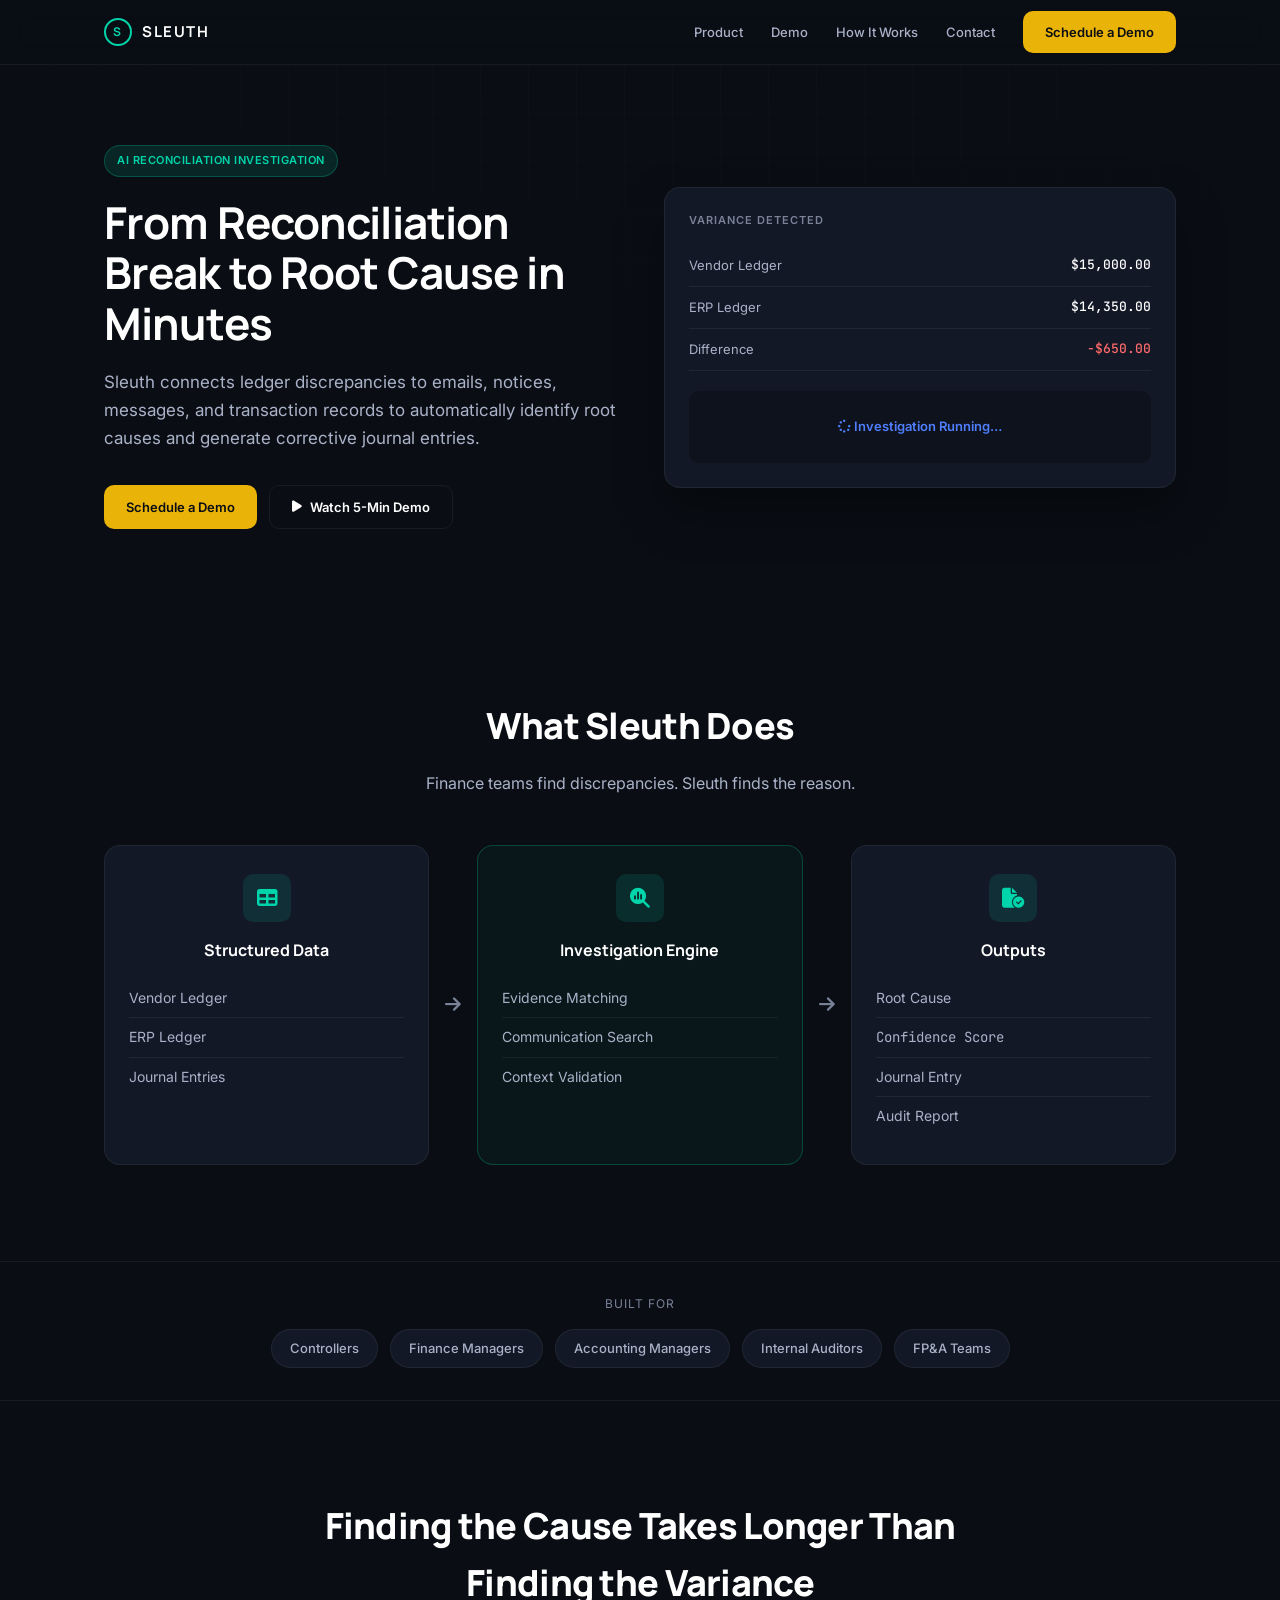
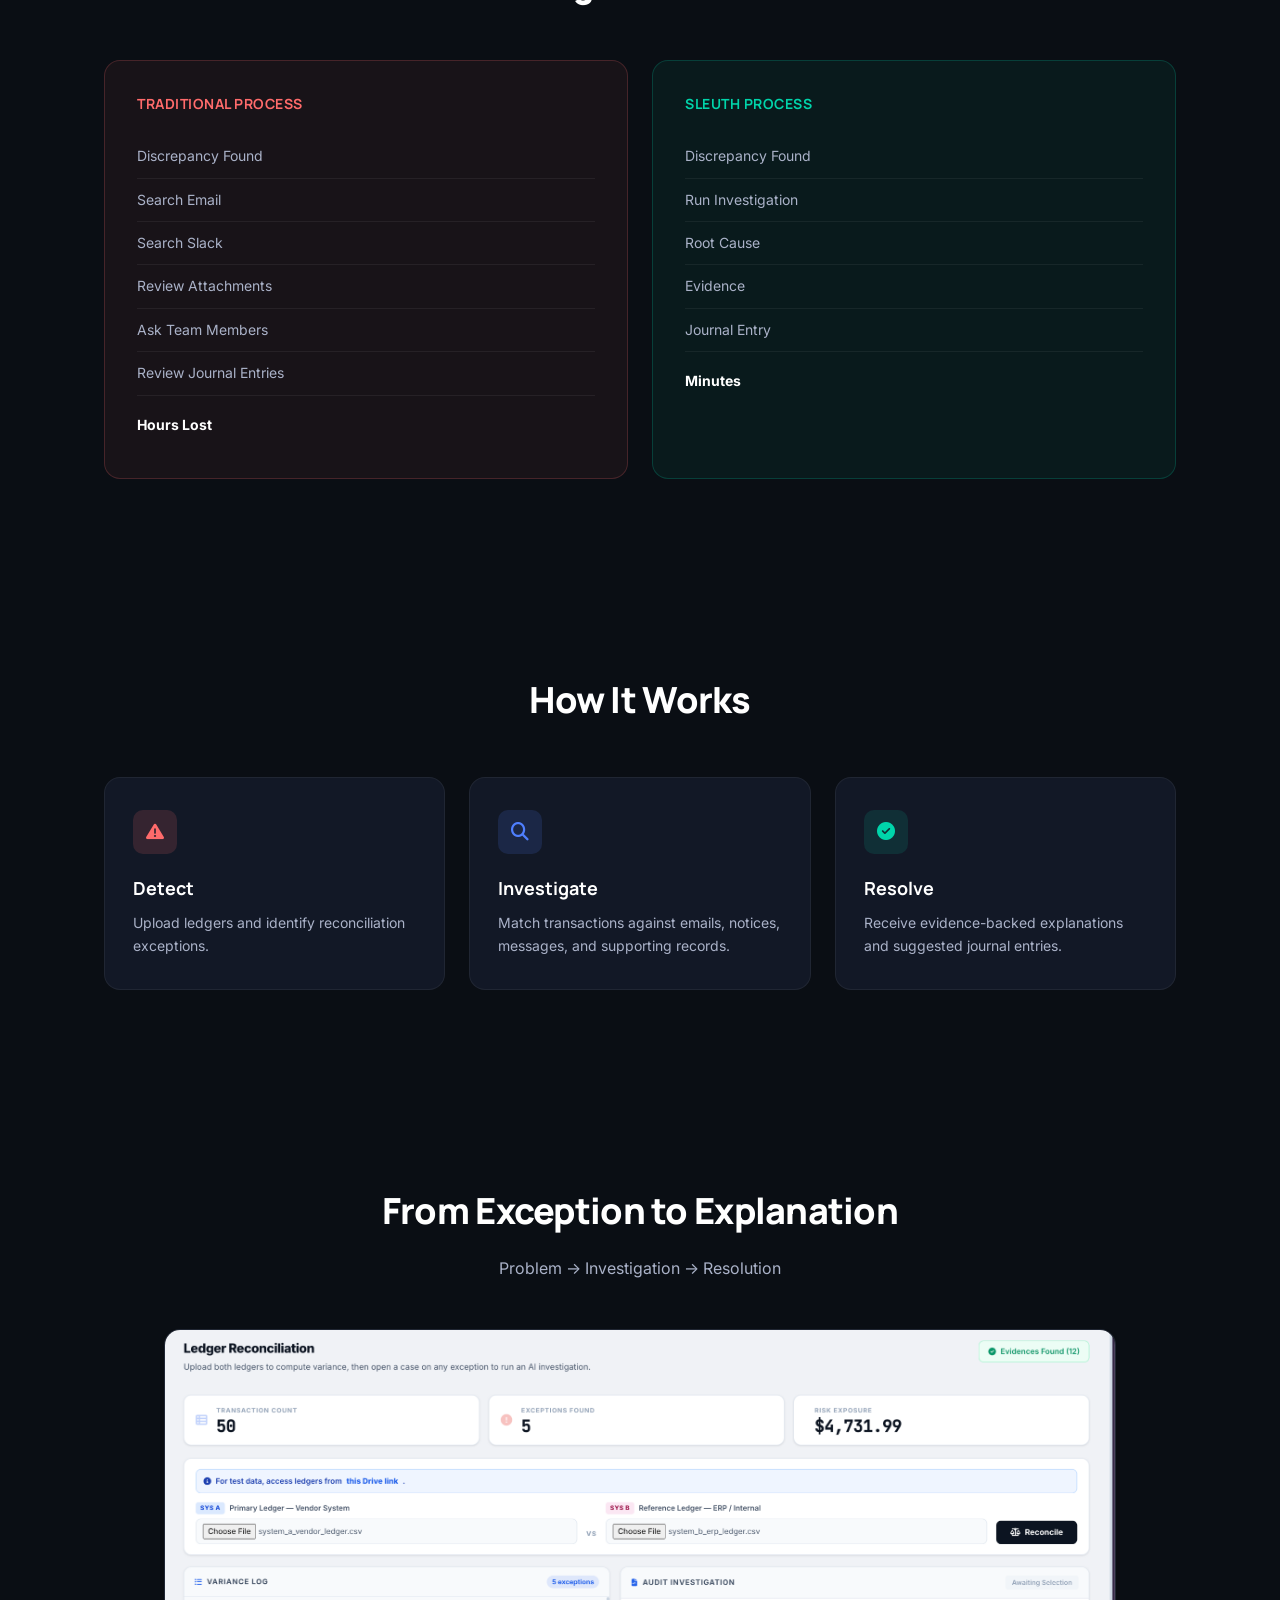
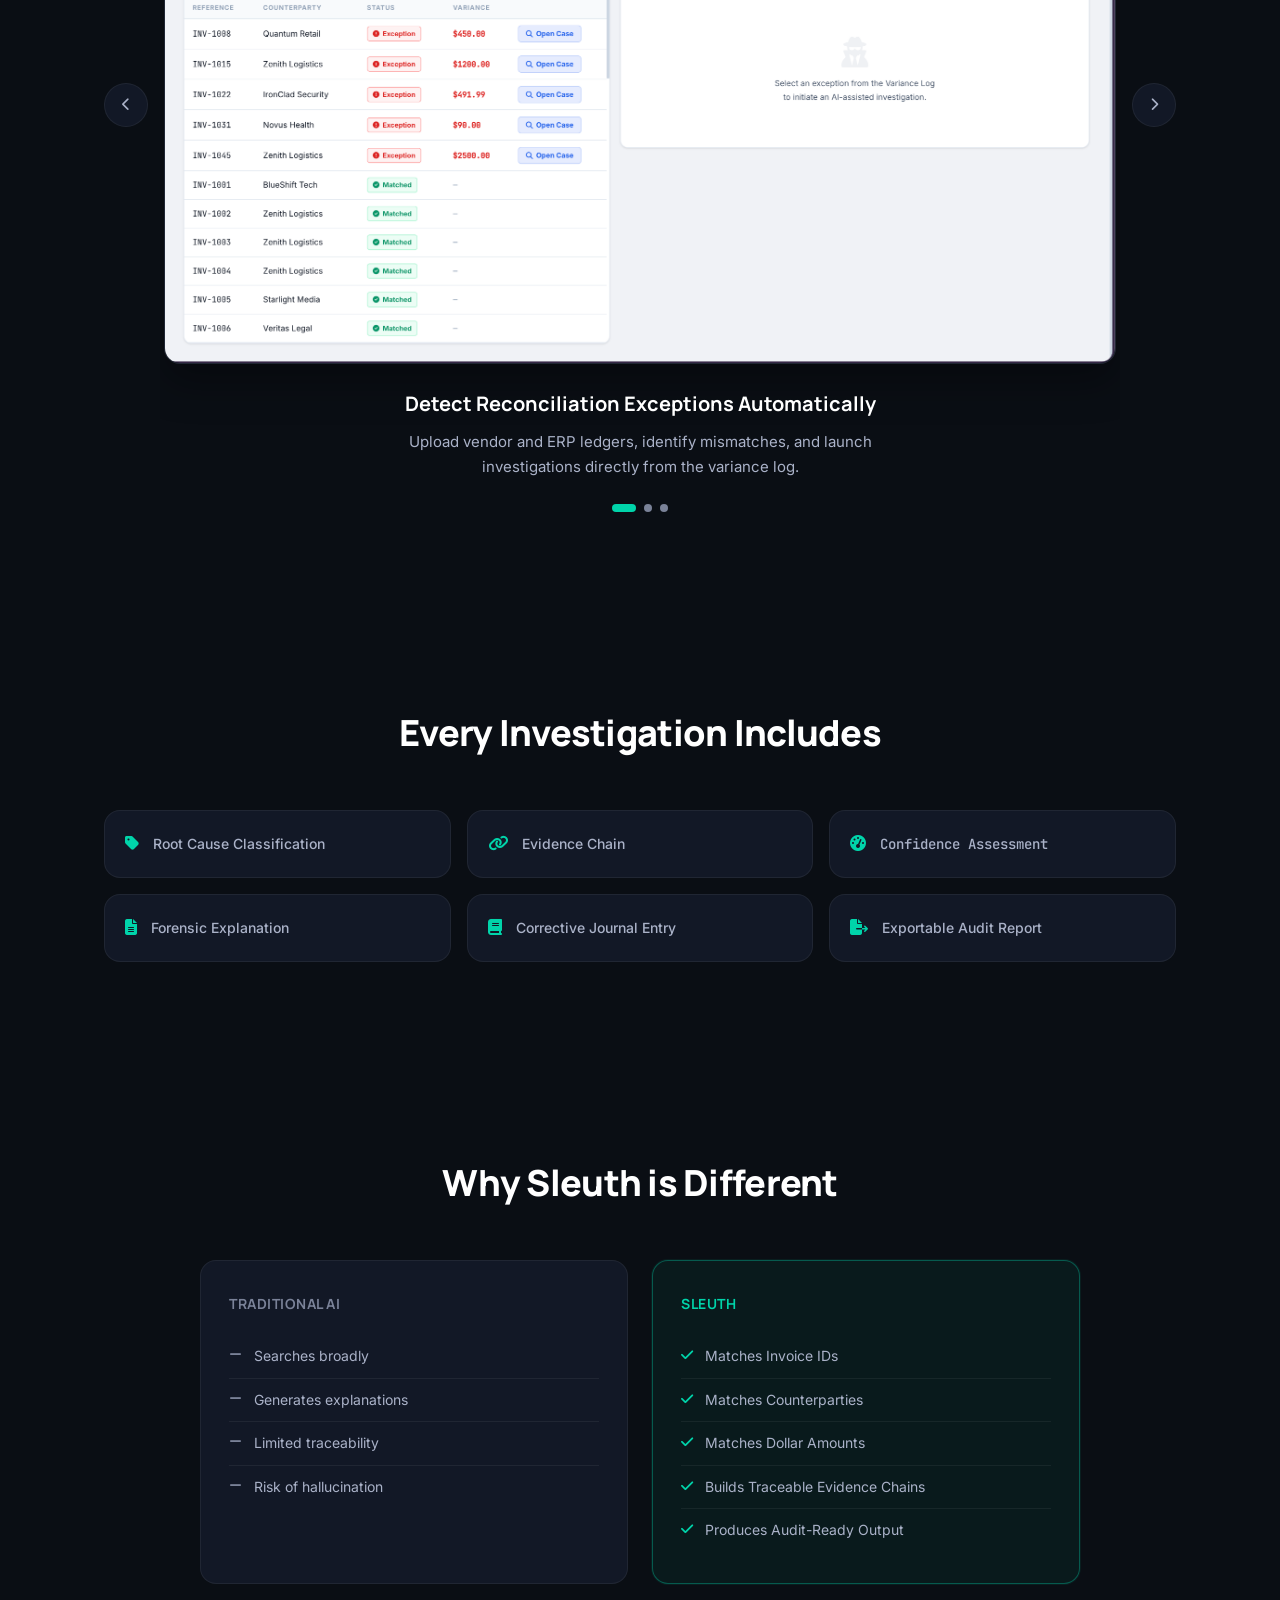
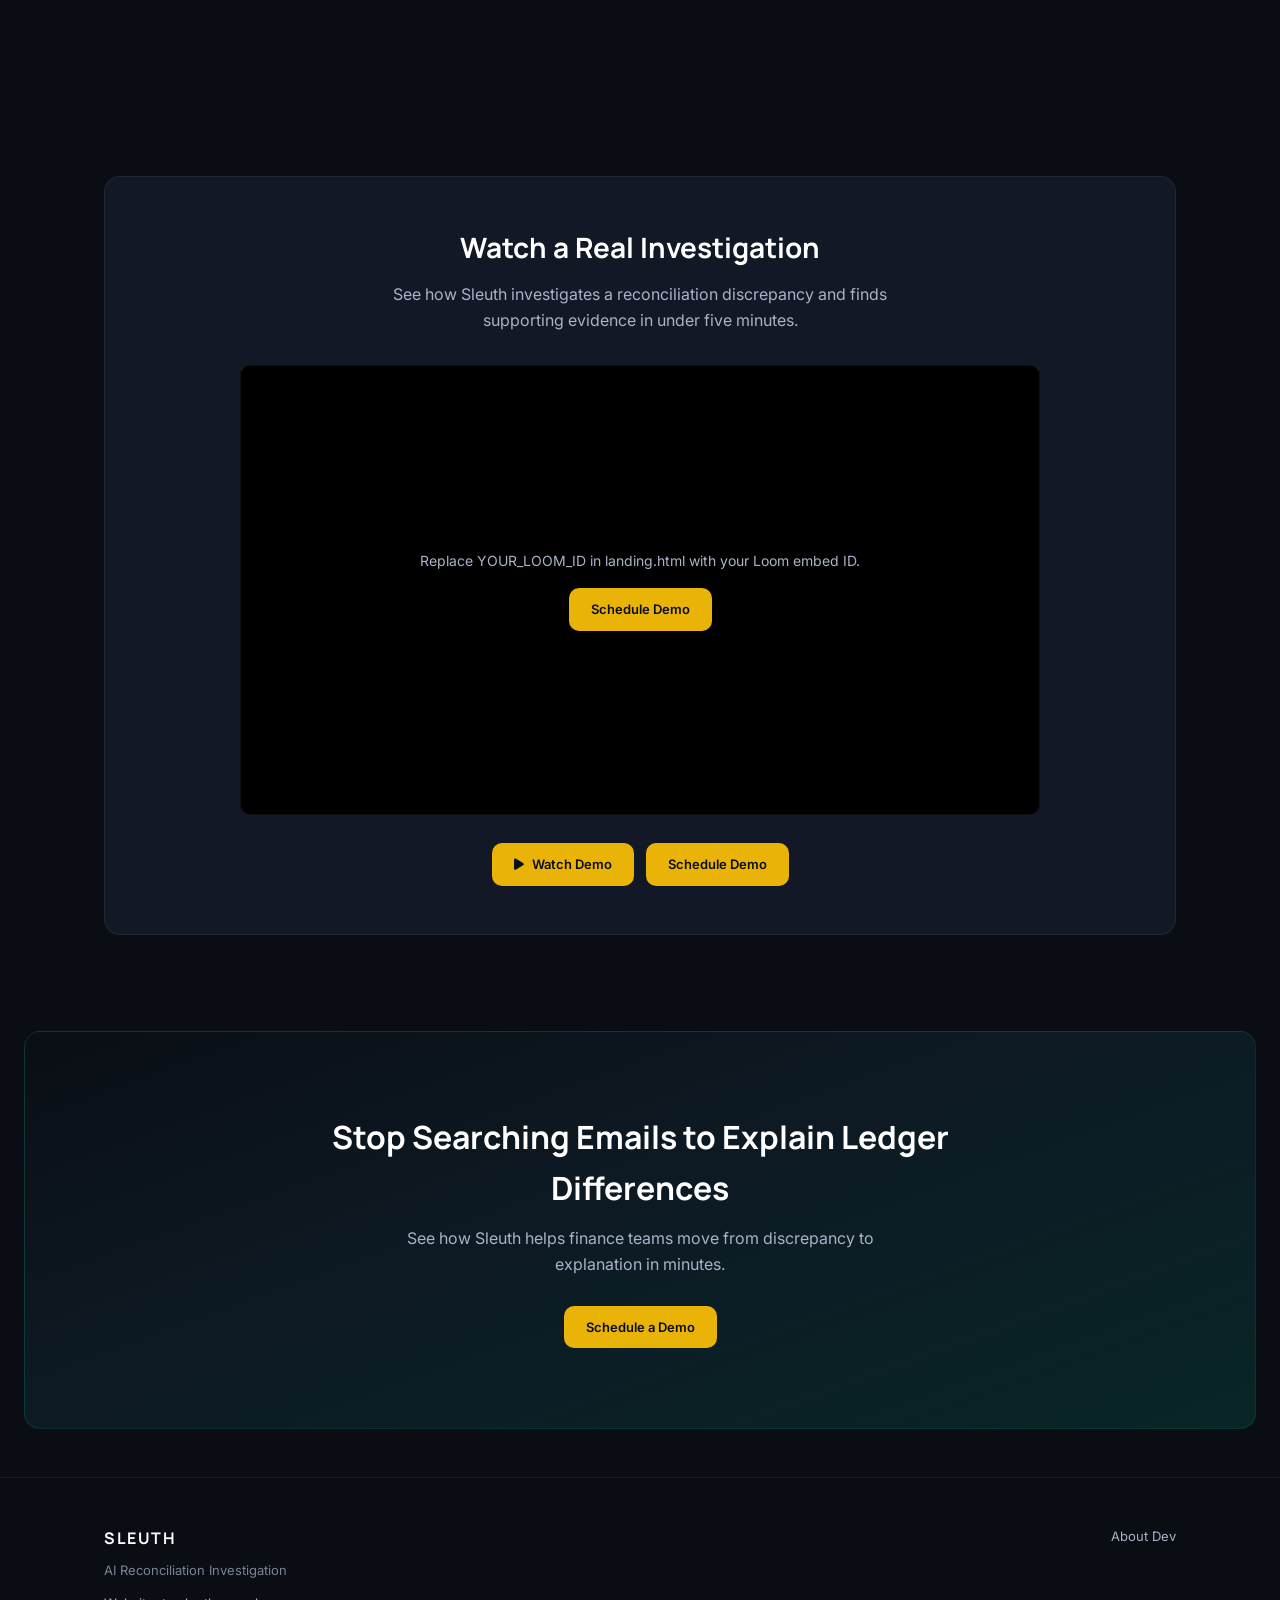
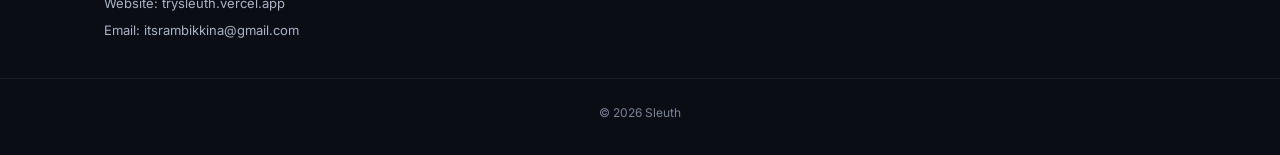
==== templates/landing.html @ 184588d2 "feat: Add landing page and demo route, update README with new links, and include Vercel project conf" ====
<!DOCTYPE html>
<html lang="en">

<head>
    <meta charset="UTF-8">
    <meta name="viewport" content="width=device-width, initial-scale=1.0">
    <title>Sleuth — AI Reconciliation Investigation</title>
    <meta name="description"
        content="From reconciliation break to root cause in minutes. Sleuth connects ledger discrepancies to evidence and generates corrective journal entries.">
    <link rel="canonical" href="https://trysleuth.vercel.app/">
    <meta name="theme-color" content="#0A0E14">

    <!-- Open Graph -->
    <meta property="og:type" content="website">
    <meta property="og:url" content="https://trysleuth.vercel.app/">
    <meta property="og:site_name" content="Sleuth">
    <meta property="og:title" content="Sleuth — AI Reconciliation Investigation">
    <meta property="og:description"
        content="From reconciliation break to root cause in minutes. Sleuth connects ledger discrepancies to emails, notices, and transaction records to identify root causes and generate corrective journal entries.">
    <meta property="og:image" content="https://trysleuth.vercel.app/static/img/og-card.svg">
    <meta property="og:image:width" content="1200">
    <meta property="og:image:height" content="630">

    <!-- Twitter -->
    <meta name="twitter:card" content="summary_large_image">
    <meta name="twitter:title" content="Sleuth — AI Reconciliation Investigation">
    <meta name="twitter:description"
        content="From reconciliation break to root cause in minutes. AI-powered reconciliation investigation for finance teams.">
    <meta name="twitter:image" content="https://trysleuth.vercel.app/static/img/og-card.svg">

    <!-- Favicon -->
    <link rel="icon" href="/static/favicon.svg" type="image/svg+xml">
    <link rel="apple-touch-icon" href="/static/favicon.svg">

    <link rel="preconnect" href="https://fonts.googleapis.com">
    <link
        href="https://fonts.googleapis.com/css2?family=Inter:wght@400;500;600&family=Manrope:wght@700;800&family=JetBrains+Mono:wght@400;500&display=swap"
        rel="stylesheet">
    <link rel="stylesheet" href="https://cdnjs.cloudflare.com/ajax/libs/font-awesome/6.5.1/css/all.min.css">
    <link rel="stylesheet" href="/static/css/landing.css">
</head>

<body>

    <header class="lp-nav">
        <div class="lp-nav-inner">
            <a href="/" class="lp-logo">
                <span class="lp-logo-mark">S</span>
                SLEUTH
            </a>
            <nav class="lp-nav-links" id="lpNavLinks">
                <a href="#product">Product</a>
                <a href="#demo">Demo</a>
                <a href="#how-it-works">How It Works</a>
                <a href="#contact">Contact</a>
                <a href="https://calendly.com/itsrambikkina/30min" class="lp-btn lp-btn-cta" target="_blank" rel="noopener noreferrer">Schedule a Demo</a>
            </nav>
            <button class="lp-nav-toggle" id="lpNavToggle" aria-label="Menu">
                <i class="fa-solid fa-bars"></i>
            </button>
        </div>
    </header>

    <!-- Hero -->
    <section class="lp-hero">
        <div class="lp-hero-grid" aria-hidden="true"></div>
        <div class="lp-hero-inner">
            <div class="lp-hero-copy">
                <span class="lp-badge">AI Reconciliation Investigation</span>
                <h1>From Reconciliation Break to Root Cause in Minutes</h1>
                <p class="lp-hero-sub">
                    Sleuth connects ledger discrepancies to emails, notices, messages, and transaction records to
                    automatically identify root causes and generate corrective journal entries.
                </p>
                <div class="lp-hero-actions">
                    <a href="https://calendly.com/itsrambikkina/30min" class="lp-btn lp-btn-cta" target="_blank" rel="noopener noreferrer">
                        Schedule a Demo
                    </a>
                    <a href="#demo" class="lp-btn lp-btn-outline">
                        <i class="fa-solid fa-play"></i> Watch 5-Min Demo
                    </a>
                </div>
            </div>
            <div class="lp-mockup" id="heroMockup">
                <div class="lp-mockup-header">Variance Detected</div>
                <div class="lp-mockup-row">
                    <span class="lp-mockup-label">Vendor Ledger</span>
                    <span class="lp-mockup-value mono">$15,000.00</span>
                </div>
                <div class="lp-mockup-row">
                    <span class="lp-mockup-label">ERP Ledger</span>
                    <span class="lp-mockup-value mono">$14,350.00</span>
                </div>
                <div class="lp-mockup-row">
                    <span class="lp-mockup-label">Difference</span>
                    <span class="lp-mockup-value mono neg">-$650.00</span>
                </div>
                <div class="lp-mockup-stage investigating" id="heroStage">
                    <span class="investigating"><i class="fa-solid fa-spinner fa-spin"></i> Investigation Running…</span>
                </div>
            </div>
        </div>
    </section>

    <!-- What Sleuth Does -->
    <section class="lp-section lp-section-compact" id="what-sleuth-does">
        <div class="lp-container">
            <h2 class="lp-section-title">What Sleuth Does</h2>
            <p class="lp-section-sub">Finance teams find discrepancies. Sleuth finds the reason.</p>
            <div class="lp-flow">
                <div class="lp-flow-col">
                    <div class="lp-flow-icon"><i class="fa-solid fa-table"></i></div>
                    <h3>Structured Data</h3>
                    <ul>
                        <li>Vendor Ledger</li>
                        <li>ERP Ledger</li>
                        <li>Journal Entries</li>
                    </ul>
                </div>
                <div class="lp-flow-arrow" aria-hidden="true"><i class="fa-solid fa-arrow-right"></i></div>
                <div class="lp-flow-col lp-flow-col-accent">
                    <div class="lp-flow-icon"><i class="fa-solid fa-magnifying-glass-chart"></i></div>
                    <h3>Investigation Engine</h3>
                    <ul>
                        <li>Evidence Matching</li>
                        <li>Communication Search</li>
                        <li>Context Validation</li>
                    </ul>
                </div>
                <div class="lp-flow-arrow" aria-hidden="true"><i class="fa-solid fa-arrow-right"></i></div>
                <div class="lp-flow-col">
                    <div class="lp-flow-icon"><i class="fa-solid fa-file-circle-check"></i></div>
                    <h3>Outputs</h3>
                    <ul>
                        <li>Root Cause</li>
                        <li><span class="mono">Confidence Score</span></li>
                        <li>Journal Entry</li>
                        <li>Audit Report</li>
                    </ul>
                </div>
            </div>
        </div>
    </section>

    <!-- Social proof -->
    <section class="lp-proof">
        <div class="lp-container">
            <p class="lp-proof-label">Built for</p>
            <div class="lp-proof-badges">
                <span class="lp-proof-badge">Controllers</span>
                <span class="lp-proof-badge">Finance Managers</span>
                <span class="lp-proof-badge">Accounting Managers</span>
                <span class="lp-proof-badge">Internal Auditors</span>
                <span class="lp-proof-badge">FP&amp;A Teams</span>
            </div>
        </div>
    </section>

    <!-- Problem -->
    <section class="lp-section">
        <div class="lp-container">
            <h2 class="lp-section-title">Finding the Cause Takes Longer Than Finding the Variance</h2>
            <div class="lp-compare">
                <div class="lp-compare-card traditional">
                    <h3>Traditional Process</h3>
                    <ul class="lp-compare-steps">
                        <li>Discrepancy Found</li>
                        <li>Search Email</li>
                        <li>Search Slack</li>
                        <li>Review Attachments</li>
                        <li>Ask Team Members</li>
                        <li>Review Journal Entries</li>
                        <li>Hours Lost</li>
                    </ul>
                </div>
                <div class="lp-compare-card sleuth">
                    <h3>Sleuth Process</h3>
                    <ul class="lp-compare-steps">
                        <li>Discrepancy Found</li>
                        <li>Run Investigation</li>
                        <li>Root Cause</li>
                        <li>Evidence</li>
                        <li>Journal Entry</li>
                        <li>Minutes</li>
                    </ul>
                </div>
            </div>
        </div>
    </section>

    <!-- How it works -->
    <section class="lp-section" id="how-it-works">
        <div class="lp-container">
            <h2 class="lp-section-title">How It Works</h2>
            <div class="lp-steps">
                <div class="lp-step-card">
                    <div class="lp-step-icon detect"><i class="fa-solid fa-triangle-exclamation"></i></div>
                    <h3>Detect</h3>
                    <p>Upload ledgers and identify reconciliation exceptions.</p>
                </div>
                <div class="lp-step-card">
                    <div class="lp-step-icon investigate"><i class="fa-solid fa-magnifying-glass"></i></div>
                    <h3>Investigate</h3>
                    <p>Match transactions against emails, notices, messages, and supporting records.</p>
                </div>
                <div class="lp-step-card">
                    <div class="lp-step-icon resolve"><i class="fa-solid fa-circle-check"></i></div>
                    <h3>Resolve</h3>
                    <p>Receive evidence-backed explanations and suggested journal entries.</p>
                </div>
            </div>
        </div>
    </section>

    <!-- Screenshot carousel: Problem → Investigation → Resolution -->
    <section class="lp-section" id="product">
        <div class="lp-container">
            <h2 class="lp-section-title">From Exception to Explanation</h2>
            <p class="lp-section-sub">Problem → Investigation → Resolution</p>

            <div class="lp-carousel" id="productCarousel">
                <button class="lp-carousel-btn lp-carousel-prev" aria-label="Previous slide">
                    <i class="fa-solid fa-chevron-left"></i>
                </button>
                <div class="lp-carousel-viewport">
                    <div class="lp-carousel-track">

                        <div class="lp-carousel-slide active" data-slide="0">
                            <div class="lp-screenshot">
                                <img src="/static/img/screenshot1.png"
                                    alt="Detect reconciliation exceptions automatically">
                            </div>
                            <h3>Detect Reconciliation Exceptions Automatically</h3>
                            <p>Upload vendor and ERP ledgers, identify mismatches, and launch investigations directly from the variance log.</p>
                        </div>

                        <div class="lp-carousel-slide" data-slide="1">
                            <div class="lp-screenshot">
                                <img src="/static/img/screenshot2.png" alt="AI investigation in progress">
                            </div>
                            <h3>AI Investigation in Progress</h3>
                            <p>Sleuth searches evidence repositories and communication records to uncover the reason behind each discrepancy.</p>
                        </div>

                        <div class="lp-carousel-slide" data-slide="2">
                            <div class="lp-screenshot">
                                <img src="/static/img/screenshot3.png" alt="Evidence-based resolution">
                            </div>
                            <h3>Evidence-Based Resolution</h3>
                            <p>Every investigation includes a root cause, confidence assessment, supporting evidence chain, and suggested journal entry.</p>
                        </div>

                    </div>
                </div>
                <button class="lp-carousel-btn lp-carousel-next" aria-label="Next slide">
                    <i class="fa-solid fa-chevron-right"></i>
                </button>
            </div>
            <div class="lp-carousel-dots" id="carouselDots"></div>
        </div>
    </section>

    <!-- Every Investigation Includes -->
    <section class="lp-section lp-checklist-section">
        <div class="lp-container">
            <h2 class="lp-section-title">Every Investigation Includes</h2>
            <div class="lp-checklist-grid">
                <div class="lp-checklist-card">
                    <i class="fa-solid fa-tag"></i>
                    <span>Root Cause Classification</span>
                </div>
                <div class="lp-checklist-card">
                    <i class="fa-solid fa-link"></i>
                    <span>Evidence Chain</span>
                </div>
                <div class="lp-checklist-card">
                    <i class="fa-solid fa-gauge-high"></i>
                    <span><span class="mono">Confidence Assessment</span></span>
                </div>
                <div class="lp-checklist-card">
                    <i class="fa-solid fa-file-lines"></i>
                    <span>Forensic Explanation</span>
                </div>
                <div class="lp-checklist-card">
                    <i class="fa-solid fa-book"></i>
                    <span>Corrective Journal Entry</span>
                </div>
                <div class="lp-checklist-card">
                    <i class="fa-solid fa-file-export"></i>
                    <span>Exportable Audit Report</span>
                </div>
            </div>
        </div>
    </section>

    <!-- Why Sleuth is Different -->
    <section class="lp-section" id="why-different">
        <div class="lp-container">
            <h2 class="lp-section-title">Why Sleuth is Different</h2>
            <div class="lp-diff">
                <div class="lp-diff-col lp-diff-traditional">
                    <h3>Traditional AI</h3>
                    <ul>
                        <li><i class="fa-solid fa-minus"></i> Searches broadly</li>
                        <li><i class="fa-solid fa-minus"></i> Generates explanations</li>
                        <li><i class="fa-solid fa-minus"></i> Limited traceability</li>
                        <li><i class="fa-solid fa-minus"></i> Risk of hallucination</li>
                    </ul>
                </div>
                <div class="lp-diff-col lp-diff-sleuth">
                    <h3>Sleuth</h3>
                    <ul>
                        <li><i class="fa-solid fa-check"></i> Matches Invoice IDs</li>
                        <li><i class="fa-solid fa-check"></i> Matches Counterparties</li>
                        <li><i class="fa-solid fa-check"></i> Matches Dollar Amounts</li>
                        <li><i class="fa-solid fa-check"></i> Builds Traceable Evidence Chains</li>
                        <li><i class="fa-solid fa-check"></i> Produces Audit-Ready Output</li>
                    </ul>
                </div>
            </div>
        </div>
    </section>

    <!-- Demo -->
    <section class="lp-section" id="demo">
        <div class="lp-container">
            <div class="lp-demo-card">
                <h2>Watch a Real Investigation</h2>
                <p>See how Sleuth investigates a reconciliation discrepancy and finds supporting evidence in under five minutes.</p>
                <div class="lp-video-wrap" id="demo-video">
                    <iframe id="loomEmbed"
                        src="https://www.loom.com/embed/YOUR_LOOM_ID"
                        frameborder="0"
                        webkitallowfullscreen
                        mozallowfullscreen
                        allowfullscreen
                        title="Sleuth product demo"></iframe>
                </div>
                <div class="lp-demo-actions">
                    <a href="#demo-video" class="lp-btn lp-btn-cta">
                        <i class="fa-solid fa-play"></i> Watch Demo
                    </a>
                    <a href="https://calendly.com/itsrambikkina/30min" class="lp-btn lp-btn-cta" target="_blank" rel="noopener noreferrer">
                        Schedule Demo
                    </a>
                </div>
            </div>
        </div>
    </section>

    <!-- Final CTA -->
    <section class="lp-cta" id="contact">
        <h2>Stop Searching Emails to Explain Ledger Differences</h2>
        <p>See how Sleuth helps finance teams move from discrepancy to explanation in minutes.</p>
        <a href="https://calendly.com/itsrambikkina/30min" class="lp-btn lp-btn-cta" target="_blank" rel="noopener noreferrer">Schedule a Demo</a>
    </section>

    <!-- Footer -->
    <footer class="lp-footer">
        <div class="lp-footer-inner">
            <div>
                <div class="lp-footer-brand">SLEUTH</div>
                <p class="lp-footer-tagline">AI Reconciliation Investigation</p>
                <p class="lp-footer-meta">Website: <a href="https://trysleuth.vercel.app" target="_blank" rel="noopener">trysleuth.vercel.app</a></p>
                <p class="lp-footer-meta">Email: <a href="mailto:itsrambikkina@gmail.com">itsrambikkina@gmail.com</a></p>
            </div>
            <div class="lp-footer-links">
                <a href="https://bikkina.vercel.app" target="_blank" rel="noopener noreferrer">About Dev</a>
            </div>
        </div>
        <p class="lp-footer-copy">&copy; 2026 Sleuth</p>
    </footer>

    <script src="/static/js/landing.js"></script>
</body>

</html>
---- static/css/landing.css ----
/* Sleuth Landing — Enterprise financial intelligence */

:root {
    --bg: #0A0E14;
    --card: #121826;
    --card-border: rgba(255, 255, 255, 0.06);
    --accent: #00D4AA;
    --accent-dim: rgba(0, 212, 170, 0.12);
    --cta: #EAB308;
    --cta-hover: #FACC15;
    --cta-glow: rgba(234, 179, 8, 0.35);
    --blue: #4F7FFF;
    --error: #FF6B6B;
    --text: #FFFFFF;
    --text-2: #AAB2C8;
    --text-3: #7A8298;
    --radius: 10px;
    --radius-lg: 16px;
    --max: 1120px;
    --heading: 'Manrope', 'Inter', sans-serif;
    --body: 'Inter', -apple-system, sans-serif;
    --mono: 'JetBrains Mono', monospace;
    --ease: cubic-bezier(0.4, 0, 0.2, 1);
}

*, *::before, *::after { box-sizing: border-box; margin: 0; padding: 0; }

html { scroll-behavior: smooth; }

body {
    font-family: var(--body);
    background: var(--bg);
    color: var(--text);
    line-height: 1.6;
    -webkit-font-smoothing: antialiased;
}

h1, h2, h3, .lp-section-title, .lp-logo, .lp-footer-brand {
    font-family: var(--heading);
}

.mono, .lp-mockup-value, .lp-metric-value, .lp-fallback-source {
    font-family: var(--mono);
}

a { color: inherit; text-decoration: none; }

.lp-container {
    max-width: var(--max);
    margin: 0 auto;
    padding: 0 24px;
}

/* ── Buttons ────────────────────────────────────── */
.lp-btn {
    display: inline-flex;
    align-items: center;
    justify-content: center;
    gap: 8px;
    padding: 11px 22px;
    border-radius: var(--radius);
    font-size: 13px;
    font-weight: 600;
    font-family: var(--body);
    cursor: pointer;
    border: none;
    transition: all 0.25s var(--ease);
}

.lp-btn-cta {
    background: var(--cta);
    color: var(--bg);
    box-shadow: 0 0 0 0 var(--cta-glow);
}

.lp-btn-cta:hover {
    background: var(--cta-hover);
    transform: translateY(-2px);
    box-shadow: 0 8px 24px var(--cta-glow);
}

.lp-btn-outline {
    background: transparent;
    color: var(--text);
    border: 1px solid var(--card-border);
}

.lp-btn-outline:hover {
    border-color: var(--text-3);
    background: rgba(255, 255, 255, 0.04);
}

/* ── Navbar ─────────────────────────────────────── */
.lp-nav {
    position: sticky;
    top: 0;
    z-index: 100;
    background: rgba(10, 14, 20, 0.85);
    backdrop-filter: blur(12px);
    border-bottom: 1px solid var(--card-border);
}

.lp-nav-inner {
    display: flex;
    align-items: center;
    justify-content: space-between;
    height: 64px;
    max-width: var(--max);
    margin: 0 auto;
    padding: 0 24px;
}

.lp-logo {
    display: flex;
    align-items: center;
    gap: 10px;
    font-weight: 700;
    font-size: 15px;
    letter-spacing: 1.5px;
}

.lp-logo-mark {
    width: 28px;
    height: 28px;
    border-radius: 50%;
    border: 2px solid var(--accent);
    display: flex;
    align-items: center;
    justify-content: center;
    font-size: 12px;
    font-weight: 700;
    color: var(--accent);
    font-family: var(--heading);
}

.lp-nav-links {
    display: flex;
    align-items: center;
    gap: 28px;
}

.lp-nav-links a:not(.lp-btn) {
    font-size: 13px;
    font-weight: 500;
    color: var(--text-2);
    transition: color 0.2s var(--ease);
}

.lp-nav-links a:not(.lp-btn):hover { color: var(--text); }

/* ── Hero ───────────────────────────────────────── */
.lp-hero {
    position: relative;
    padding: 80px 0 72px;
    overflow: hidden;
}

.lp-hero-grid {
    position: absolute;
    inset: 0;
    background-image:
        linear-gradient(rgba(255,255,255,0.03) 1px, transparent 1px),
        linear-gradient(90deg, rgba(255,255,255,0.03) 1px, transparent 1px);
    background-size: 48px 48px;
    opacity: 0.5;
    mask-image: radial-gradient(ellipse 80% 60% at 50% 0%, black, transparent);
    animation: gridDrift 40s linear infinite;
}

@keyframes gridDrift {
    from { transform: translateY(0); }
    to { transform: translateY(48px); }
}

.lp-hero-inner {
    position: relative;
    display: grid;
    grid-template-columns: 1fr 1fr;
    gap: 48px;
    align-items: center;
    max-width: var(--max);
    margin: 0 auto;
    padding: 0 24px;
}

.lp-badge {
    display: inline-block;
    padding: 6px 12px;
    background: var(--accent-dim);
    border: 1px solid rgba(0, 212, 170, 0.25);
    border-radius: 100px;
    font-size: 11px;
    font-weight: 600;
    letter-spacing: 0.5px;
    color: var(--accent);
    text-transform: uppercase;
    margin-bottom: 20px;
    font-family: var(--body);
}

.lp-hero h1 {
    font-size: clamp(2rem, 4vw, 2.75rem);
    font-weight: 700;
    line-height: 1.15;
    letter-spacing: -0.02em;
    margin-bottom: 20px;
}

.lp-hero-sub {
    font-size: 17px;
    color: var(--text-2);
    max-width: 520px;
    margin-bottom: 32px;
    line-height: 1.65;
}

.lp-hero-actions {
    display: flex;
    flex-wrap: wrap;
    gap: 12px;
}

.lp-mockup {
    background: var(--card);
    border: 1px solid var(--card-border);
    border-radius: var(--radius-lg);
    padding: 24px;
    box-shadow: 0 24px 48px rgba(0, 0, 0, 0.4);
}

.lp-mockup-header {
    font-size: 11px;
    font-weight: 600;
    color: var(--text-3);
    text-transform: uppercase;
    letter-spacing: 1px;
    margin-bottom: 16px;
    font-family: var(--body);
}

.lp-mockup-row {
    display: flex;
    justify-content: space-between;
    padding: 10px 0;
    border-bottom: 1px solid var(--card-border);
    font-size: 13px;
}

.lp-mockup-row:last-of-type { border-bottom: none; }

.lp-mockup-label { color: var(--text-2); font-family: var(--body); }

.lp-mockup-value { font-weight: 500; }

.lp-mockup-value.neg { color: var(--error); }

.lp-mockup-stage {
    margin-top: 20px;
    padding: 16px;
    border-radius: var(--radius);
    background: rgba(0, 0, 0, 0.25);
    min-height: 72px;
    display: flex;
    flex-direction: column;
    align-items: center;
    justify-content: center;
    text-align: center;
    font-size: 13px;
    font-weight: 600;
    transition: opacity 0.4s var(--ease);
    font-family: var(--body);
}

.lp-mockup-stage.investigating { color: var(--blue); }
.lp-mockup-stage.resolved { color: var(--accent); }

.lp-mockup-confidence {
    font-family: var(--mono);
    font-size: 12px;
    color: var(--text-3);
    margin-top: 6px;
    font-weight: 400;
}

/* ── What Sleuth Does flow ──────────────────────── */
.lp-section-compact { padding: 72px 0; }

.lp-flow {
    display: grid;
    grid-template-columns: 1fr auto 1fr auto 1fr;
    gap: 16px;
    align-items: stretch;
}

.lp-flow-col {
    background: var(--card);
    border: 1px solid var(--card-border);
    border-radius: var(--radius-lg);
    padding: 28px 24px;
    text-align: center;
    opacity: 0;
    transform: translateY(16px);
    transition: opacity 0.6s var(--ease), transform 0.6s var(--ease);
}

.lp-flow-col.visible {
    opacity: 1;
    transform: translateY(0);
}

.lp-flow-col-accent {
    border-color: rgba(0, 212, 170, 0.25);
    background: rgba(0, 212, 170, 0.04);
}

.lp-flow-icon {
    width: 48px;
    height: 48px;
    margin: 0 auto 16px;
    border-radius: var(--radius);
    background: var(--accent-dim);
    color: var(--accent);
    display: flex;
    align-items: center;
    justify-content: center;
    font-size: 20px;
}

.lp-flow-col h3 {
    font-size: 16px;
    font-weight: 700;
    margin-bottom: 16px;
}

.lp-flow-col ul {
    list-style: none;
    text-align: left;
}

.lp-flow-col li {
    font-size: 14px;
    color: var(--text-2);
    padding: 8px 0;
    border-bottom: 1px solid var(--card-border);
}

.lp-flow-col li:last-child { border-bottom: none; }

.lp-flow-arrow {
    display: flex;
    align-items: center;
    color: var(--text-3);
    font-size: 18px;
}

/* ── Social proof ───────────────────────────────── */
.lp-proof {
    padding: 32px 0;
    border-top: 1px solid var(--card-border);
    border-bottom: 1px solid var(--card-border);
}

.lp-proof-label {
    font-size: 12px;
    color: var(--text-3);
    text-transform: uppercase;
    letter-spacing: 1px;
    margin-bottom: 16px;
    text-align: center;
}

.lp-proof-badges {
    display: flex;
    flex-wrap: wrap;
    justify-content: center;
    gap: 12px;
}

.lp-proof-badge {
    padding: 8px 18px;
    background: var(--card);
    border: 1px solid var(--card-border);
    border-radius: 100px;
    font-size: 13px;
    font-weight: 500;
    color: var(--text-2);
}

/* ── Sections ───────────────────────────────────── */
.lp-section { padding: 96px 0; }

.lp-section-title {
    font-size: clamp(1.75rem, 3vw, 2.25rem);
    font-weight: 800;
    letter-spacing: -0.02em;
    text-align: center;
    margin-bottom: 48px;
    max-width: 720px;
    margin-left: auto;
    margin-right: auto;
}

.lp-section-sub {
    text-align: center;
    color: var(--text-2);
    max-width: 560px;
    margin: -32px auto 48px;
    font-size: 16px;
}

/* Problem compare */
.lp-compare {
    display: grid;
    grid-template-columns: 1fr 1fr;
    gap: 24px;
}

.lp-compare-card {
    padding: 32px;
    border-radius: var(--radius-lg);
    border: 1px solid var(--card-border);
}

.lp-compare-card.traditional {
    background: rgba(255, 107, 107, 0.06);
    border-color: rgba(255, 107, 107, 0.2);
}

.lp-compare-card.sleuth {
    background: rgba(0, 212, 170, 0.06);
    border-color: rgba(0, 212, 170, 0.2);
}

.lp-compare-card h3 {
    font-size: 14px;
    font-weight: 700;
    text-transform: uppercase;
    letter-spacing: 0.5px;
    margin-bottom: 20px;
}

.lp-compare-card.traditional h3 { color: var(--error); }
.lp-compare-card.sleuth h3 { color: var(--accent); }

.lp-compare-steps { list-style: none; }

.lp-compare-steps li {
    padding: 10px 0;
    border-bottom: 1px solid var(--card-border);
    font-size: 14px;
    color: var(--text-2);
}

.lp-compare-steps li:last-child {
    border-bottom: none;
    font-weight: 700;
    color: var(--text);
    margin-top: 8px;
}

/* How it works */
.lp-steps {
    display: grid;
    grid-template-columns: repeat(3, 1fr);
    gap: 24px;
}

.lp-step-card {
    background: var(--card);
    border: 1px solid var(--card-border);
    border-radius: var(--radius-lg);
    padding: 32px 28px;
    opacity: 0;
    transform: translateY(20px);
    transition: opacity 0.6s var(--ease), transform 0.6s var(--ease);
}

.lp-step-card.visible {
    opacity: 1;
    transform: translateY(0);
}

.lp-step-icon {
    width: 44px;
    height: 44px;
    border-radius: var(--radius);
    display: flex;
    align-items: center;
    justify-content: center;
    font-size: 18px;
    margin-bottom: 20px;
}

.lp-step-icon.detect { background: rgba(255, 107, 107, 0.15); color: var(--error); }
.lp-step-icon.investigate { background: rgba(79, 127, 255, 0.15); color: var(--blue); }
.lp-step-icon.resolve { background: var(--accent-dim); color: var(--accent); }

.lp-step-card h3 {
    font-size: 18px;
    font-weight: 700;
    margin-bottom: 10px;
}

.lp-step-card p {
    font-size: 14px;
    color: var(--text-2);
    line-height: 1.6;
}

/* ── Carousel (fade) ────────────────────────────── */
.lp-carousel {
    position: relative;
    display: flex;
    align-items: center;
    gap: 12px;
}

.lp-carousel-viewport {
    flex: 1;
    border-radius: var(--radius-lg);
    overflow: hidden;
}

.lp-carousel-track {
    display: grid;
}

.lp-carousel-slide {
    grid-area: 1 / 1;
    opacity: 0;
    visibility: hidden;
    transition: opacity 0.6s var(--ease), visibility 0.6s var(--ease);
    padding: 0 4px;
    pointer-events: none;
}

.lp-carousel-slide.active {
    opacity: 1;
    visibility: visible;
    z-index: 1;
    pointer-events: auto;
}

.lp-carousel-slide h3 {
    font-size: 20px;
    font-weight: 700;
    margin: 24px 0 10px;
    text-align: center;
    font-family: var(--heading);
}

.lp-carousel-slide p {
    font-size: 15px;
    color: var(--text-2);
    text-align: center;
    max-width: 560px;
    margin: 0 auto;
    line-height: 1.65;
}

.lp-screenshot {
    background: var(--card);
    border: 1px solid var(--card-border);
    border-radius: var(--radius-lg);
    overflow: hidden;
    box-shadow: 0 16px 40px rgba(0, 0, 0, 0.35);
}

.lp-screenshot img {
    width: 100%;
    height: auto;
    display: block;
    object-fit: contain;
    background: var(--bg);
}

.lp-carousel-btn {
    width: 44px;
    height: 44px;
    border-radius: 50%;
    border: 1px solid var(--card-border);
    background: var(--card);
    color: var(--text-2);
    cursor: pointer;
    flex-shrink: 0;
    transition: all 0.2s var(--ease);
}

.lp-carousel-btn:hover {
    border-color: var(--accent);
    color: var(--accent);
}

.lp-carousel-dots {
    display: flex;
    justify-content: center;
    gap: 8px;
    margin-top: 24px;
}

.lp-carousel-dot {
    width: 8px;
    height: 8px;
    border-radius: 50%;
    border: none;
    background: var(--text-3);
    cursor: pointer;
    padding: 0;
    transition: all 0.2s var(--ease);
}

.lp-carousel-dot.active {
    background: var(--accent);
    width: 24px;
    border-radius: 4px;
}

/* ── Checklist cards ────────────────────────────── */
.lp-checklist-section {
    background: var(--bg);
}

.lp-checklist-grid {
    display: grid;
    grid-template-columns: repeat(3, 1fr);
    gap: 16px;
}

.lp-checklist-card {
    display: flex;
    align-items: flex-start;
    gap: 14px;
    padding: 22px 20px;
    background: var(--card);
    border: 1px solid var(--card-border);
    border-radius: var(--radius-lg);
    font-size: 14px;
    font-weight: 500;
    color: var(--text-2);
    opacity: 0;
    transform: translateY(16px);
    transition: opacity 0.6s var(--ease), transform 0.6s var(--ease), border-color 0.25s var(--ease), box-shadow 0.25s var(--ease);
}

.lp-checklist-card.visible {
    opacity: 1;
    transform: translateY(0);
}

.lp-checklist-card.visible:hover {
    transform: translateY(-3px);
    border-color: rgba(0, 212, 170, 0.3);
    box-shadow: 0 12px 28px rgba(0, 0, 0, 0.25);
}

.lp-checklist-card i {
    color: var(--accent);
    font-size: 16px;
    margin-top: 2px;
    flex-shrink: 0;
}

/* ── Why Sleuth is Different ────────────────────── */
.lp-diff {
    display: grid;
    grid-template-columns: 1fr 1fr;
    gap: 24px;
    max-width: 880px;
    margin: 0 auto;
}

.lp-diff-col {
    padding: 32px 28px;
    border-radius: var(--radius-lg);
    border: 1px solid var(--card-border);
    background: var(--card);
    opacity: 0;
    transform: translateY(16px);
    transition: opacity 0.6s var(--ease), transform 0.6s var(--ease);
}

.lp-diff-col.visible {
    opacity: 1;
    transform: translateY(0);
}

.lp-diff-col h3 {
    font-size: 14px;
    font-weight: 700;
    text-transform: uppercase;
    letter-spacing: 0.5px;
    margin-bottom: 20px;
}

.lp-diff-traditional h3 { color: var(--text-3); }

.lp-diff-sleuth {
    border-color: rgba(0, 212, 170, 0.35);
    background: rgba(0, 212, 170, 0.06);
    box-shadow: 0 0 0 1px rgba(0, 212, 170, 0.08);
}

.lp-diff-sleuth h3 { color: var(--accent); }

.lp-diff-col ul { list-style: none; }

.lp-diff-col li {
    display: flex;
    align-items: flex-start;
    gap: 12px;
    padding: 10px 0;
    font-size: 14px;
    color: var(--text-2);
    border-bottom: 1px solid var(--card-border);
}

.lp-diff-col li:last-child { border-bottom: none; }

.lp-diff-traditional li i { color: var(--text-3); margin-top: 3px; }
.lp-diff-sleuth li i { color: var(--accent); margin-top: 3px; }

/* ── Demo ───────────────────────────────────────── */
.lp-demo-card {
    background: var(--card);
    border: 1px solid var(--card-border);
    border-radius: var(--radius-lg);
    padding: 48px;
    text-align: center;
}

.lp-demo-card h2 {
    font-size: 28px;
    font-weight: 700;
    margin-bottom: 12px;
}

.lp-demo-card > p {
    color: var(--text-2);
    margin-bottom: 32px;
    max-width: 560px;
    margin-left: auto;
    margin-right: auto;
}

.lp-video-wrap {
    aspect-ratio: 16 / 9;
    max-width: 800px;
    margin: 0 auto 28px;
    border-radius: var(--radius);
    overflow: hidden;
    background: #000;
    border: 1px solid var(--card-border);
}

.lp-video-wrap iframe {
    width: 100%;
    height: 100%;
    border: 0;
}

.lp-demo-actions {
    display: flex;
    flex-wrap: wrap;
    justify-content: center;
    gap: 12px;
}

/* CTA — dark navy + teal gradient */
.lp-cta {
    padding: 80px 24px;
    margin: 0 24px 48px;
    border-radius: var(--radius-lg);
    background: linear-gradient(160deg, #0A0E14 0%, #0d1a24 45%, rgba(0, 212, 170, 0.12) 100%);
    border: 1px solid rgba(0, 212, 170, 0.15);
    text-align: center;
}

.lp-cta h2 {
    font-size: clamp(1.5rem, 3vw, 2rem);
    font-weight: 700;
    margin-bottom: 12px;
    max-width: 640px;
    margin-left: auto;
    margin-right: auto;
}

.lp-cta p {
    color: var(--text-2);
    margin-bottom: 28px;
    font-size: 16px;
    max-width: 520px;
    margin-left: auto;
    margin-right: auto;
}

/* Footer */
.lp-footer {
    padding: 48px 0 32px;
    border-top: 1px solid var(--card-border);
}

.lp-footer-inner {
    display: flex;
    flex-wrap: wrap;
    justify-content: space-between;
    align-items: flex-start;
    gap: 32px;
    max-width: var(--max);
    margin: 0 auto;
    padding: 0 24px;
}

.lp-footer-brand {
    font-weight: 700;
    letter-spacing: 1.5px;
    margin-bottom: 8px;
}

.lp-footer-tagline {
    font-size: 13px;
    color: var(--text-3);
    margin-bottom: 12px;
}

.lp-footer-meta {
    font-size: 13px;
    color: var(--text-2);
    margin-bottom: 6px;
}

.lp-footer a {
    font-size: 13px;
    color: var(--text-2);
}

.lp-footer a:hover { color: var(--accent); }

.lp-footer-links {
    display: flex;
    gap: 20px;
    flex-wrap: wrap;
}

.lp-footer-copy {
    width: 100%;
    text-align: center;
    font-size: 12px;
    color: var(--text-3);
    margin-top: 32px;
    padding-top: 24px;
    border-top: 1px solid var(--card-border);
}

.lp-nav-toggle {
    display: none;
    background: none;
    border: none;
    color: var(--text);
    font-size: 20px;
    cursor: pointer;
}

@media (max-width: 900px) {
    .lp-hero-inner,
    .lp-compare,
    .lp-steps,
    .lp-flow,
    .lp-diff {
        grid-template-columns: 1fr;
    }

    .lp-checklist-grid {
        grid-template-columns: repeat(2, 1fr);
    }

    .lp-flow-arrow {
        justify-content: center;
        transform: rotate(90deg);
        padding: 8px 0;
    }

    .lp-carousel-btn { display: none; }

    .lp-nav-links {
        display: none;
        position: absolute;
        top: 64px;
        left: 0;
        right: 0;
        flex-direction: column;
        background: var(--bg);
        padding: 20px 24px;
        border-bottom: 1px solid var(--card-border);
    }

    .lp-nav-links.open { display: flex; }

    .lp-nav-toggle { display: block; }
}

@media (max-width: 600px) {
    .lp-hero { padding: 48px 0 56px; }
    .lp-section { padding: 64px 0; }
    .lp-demo-card { padding: 28px 20px; }
    .lp-checklist-grid { grid-template-columns: 1fr; }
}
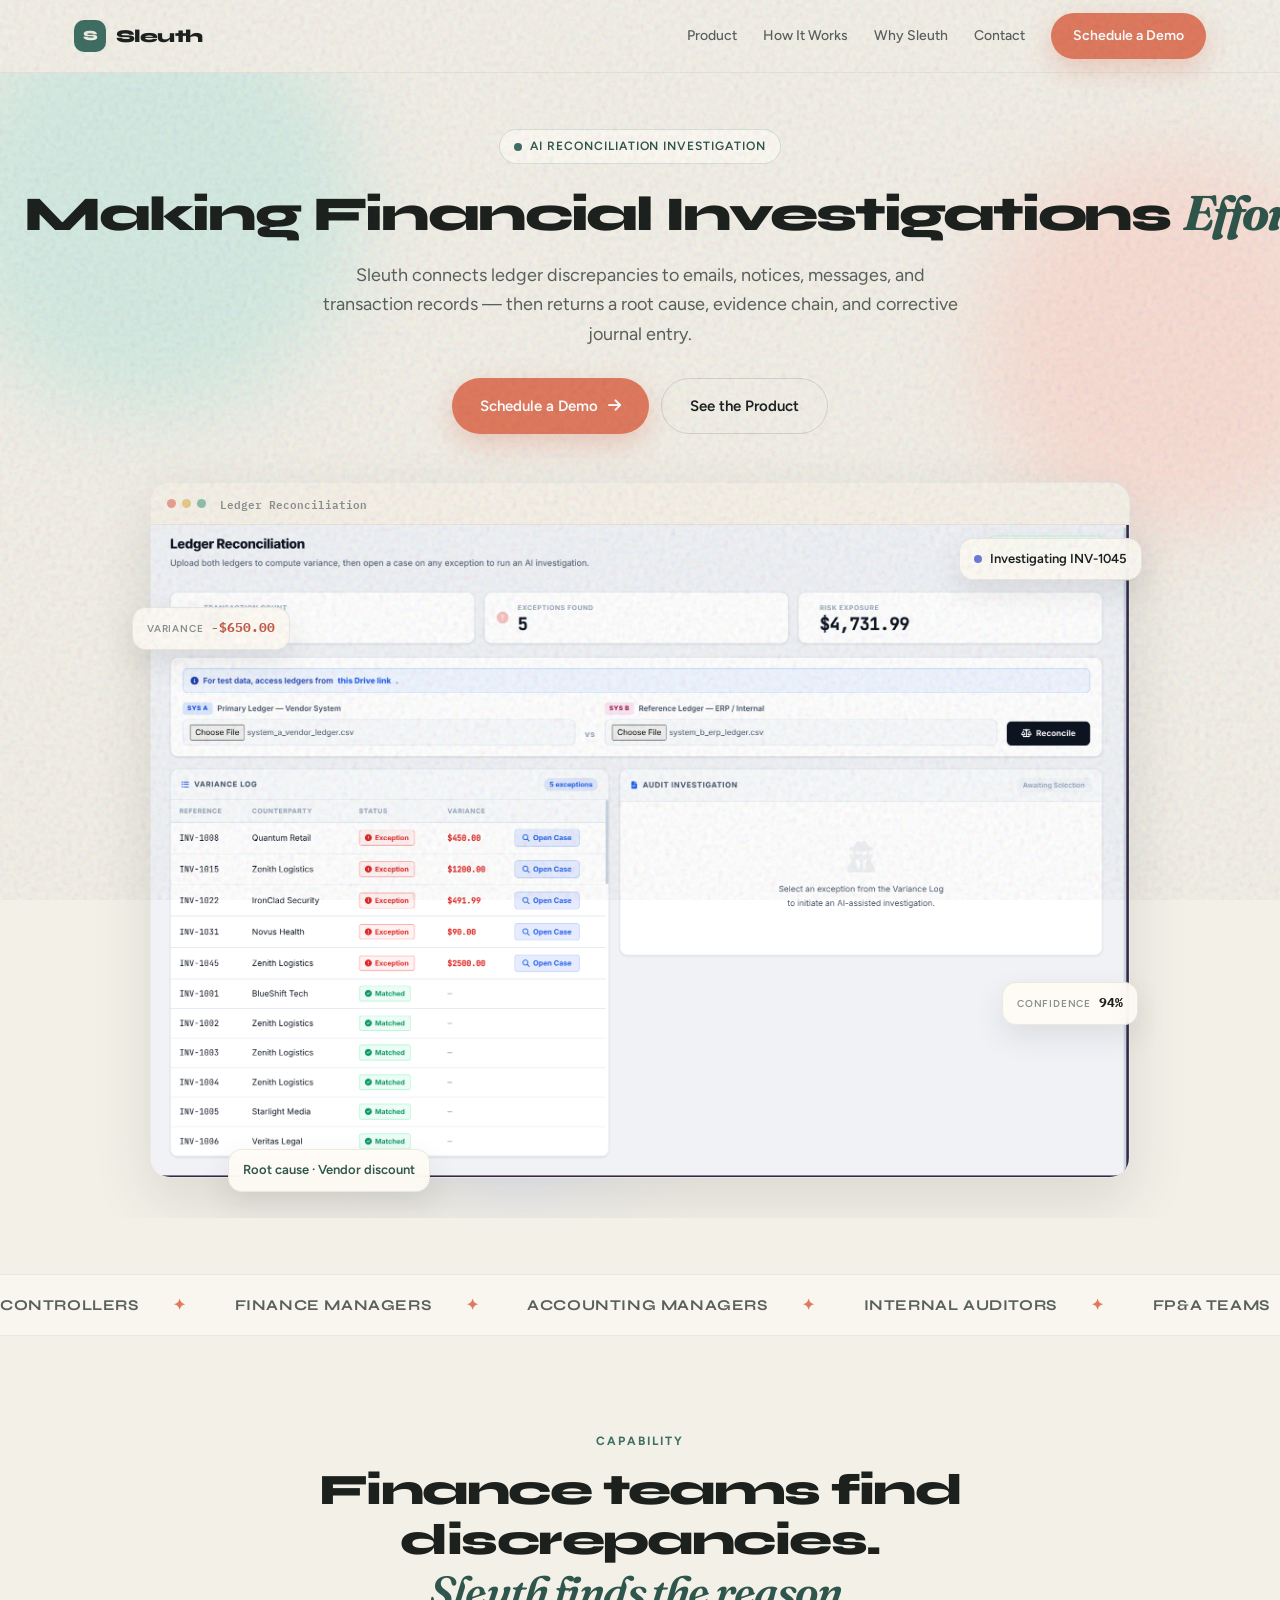
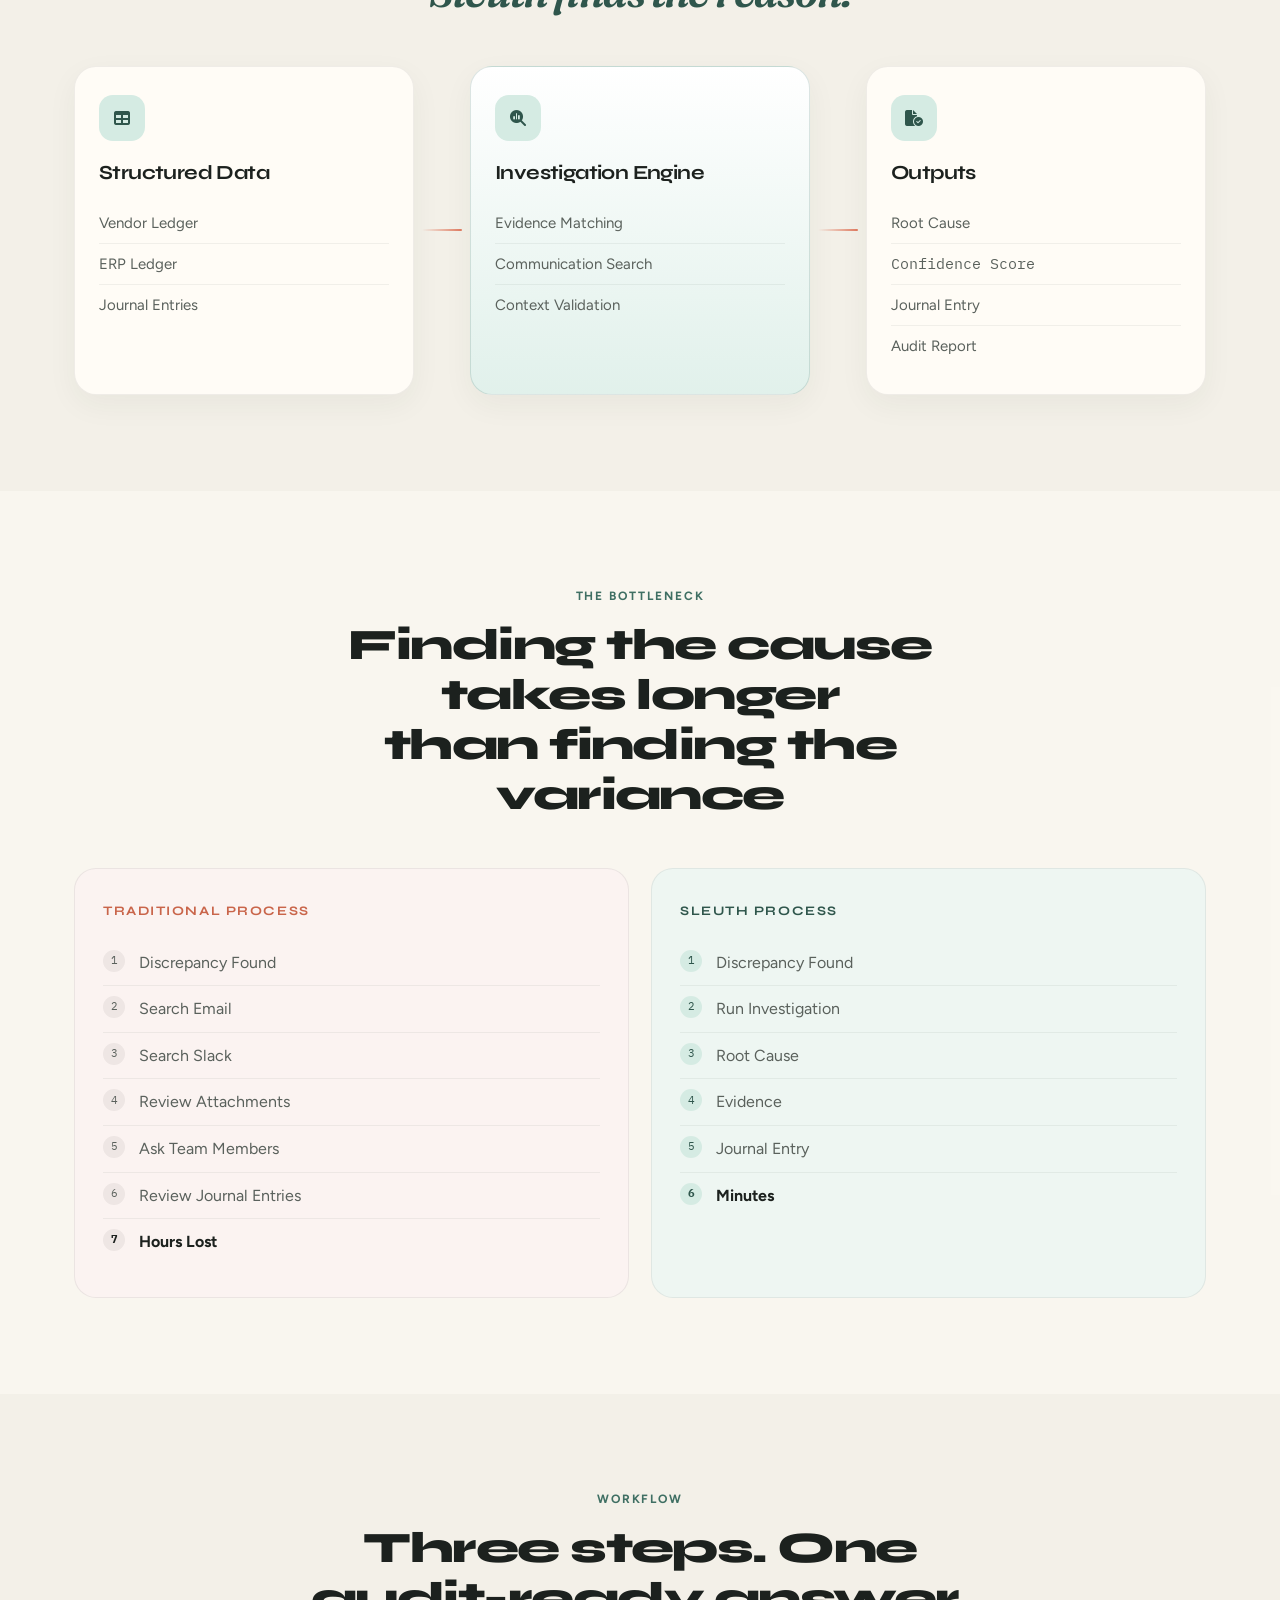
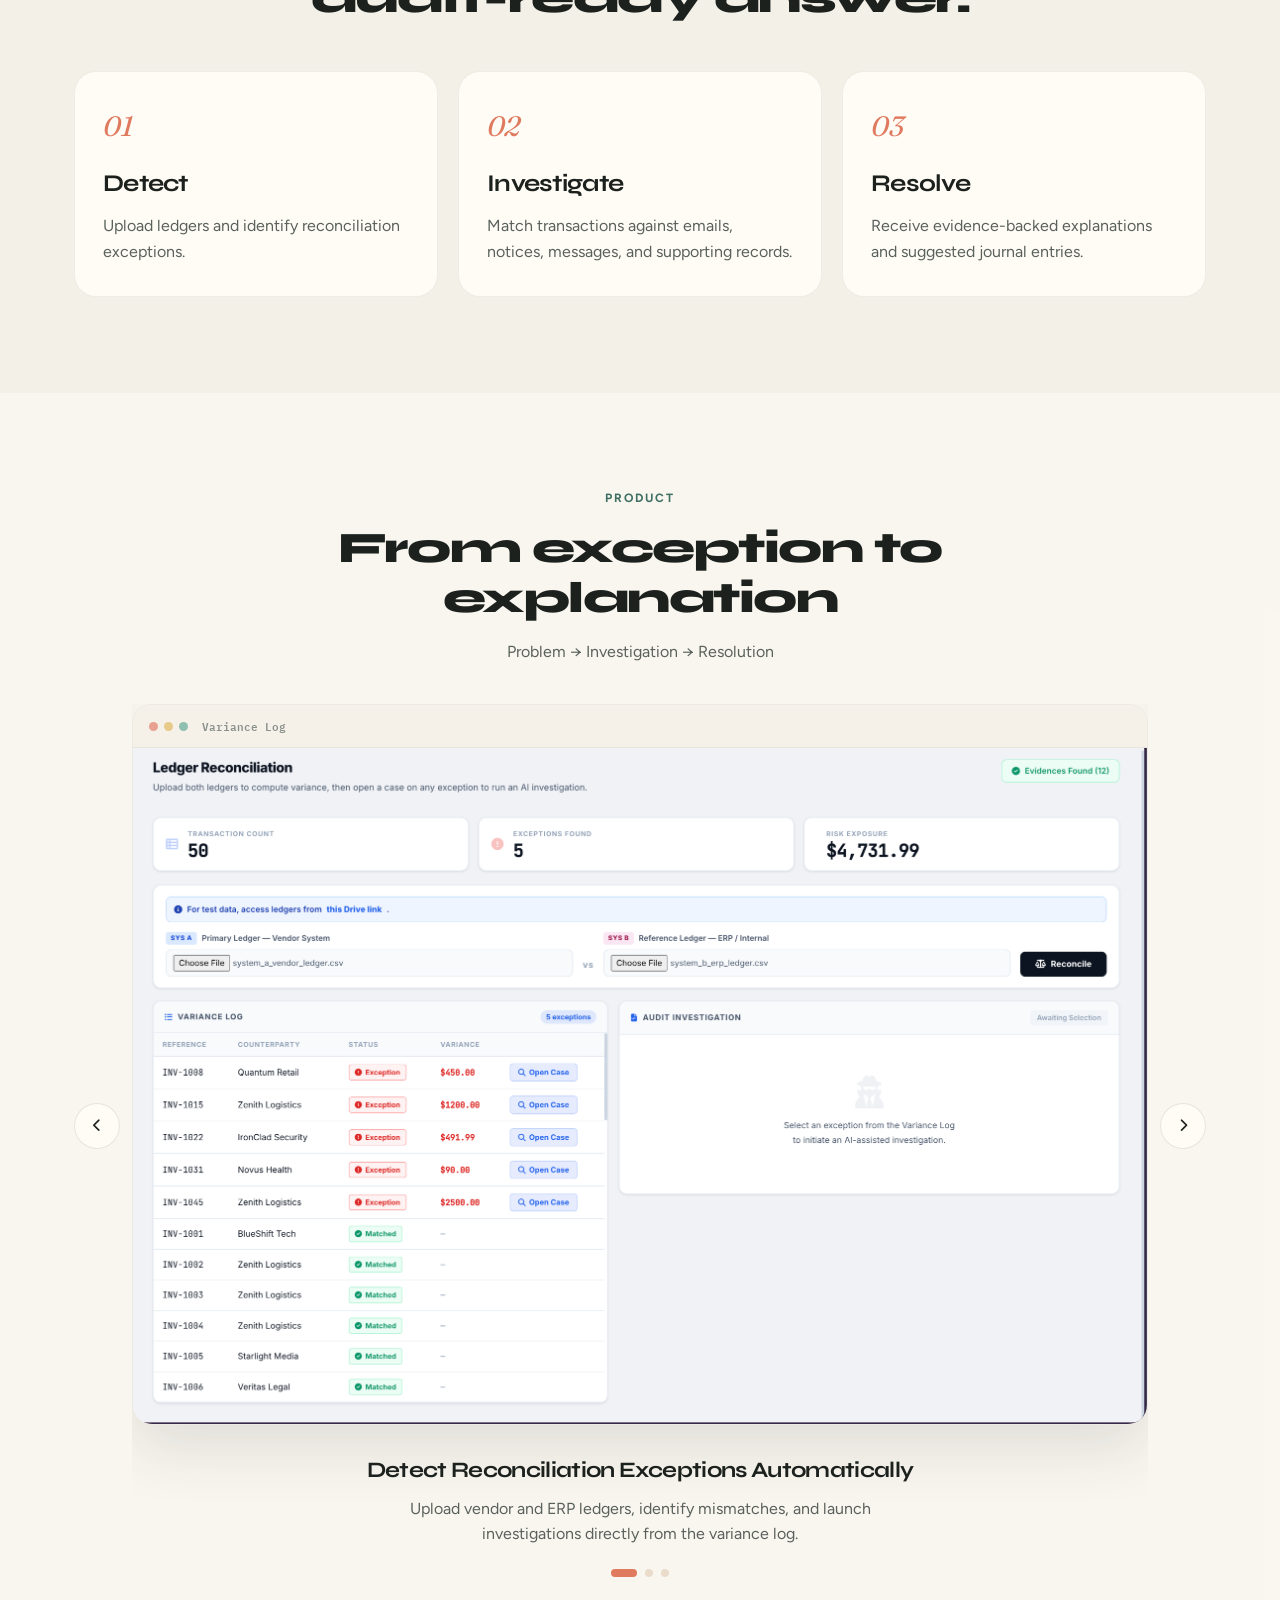
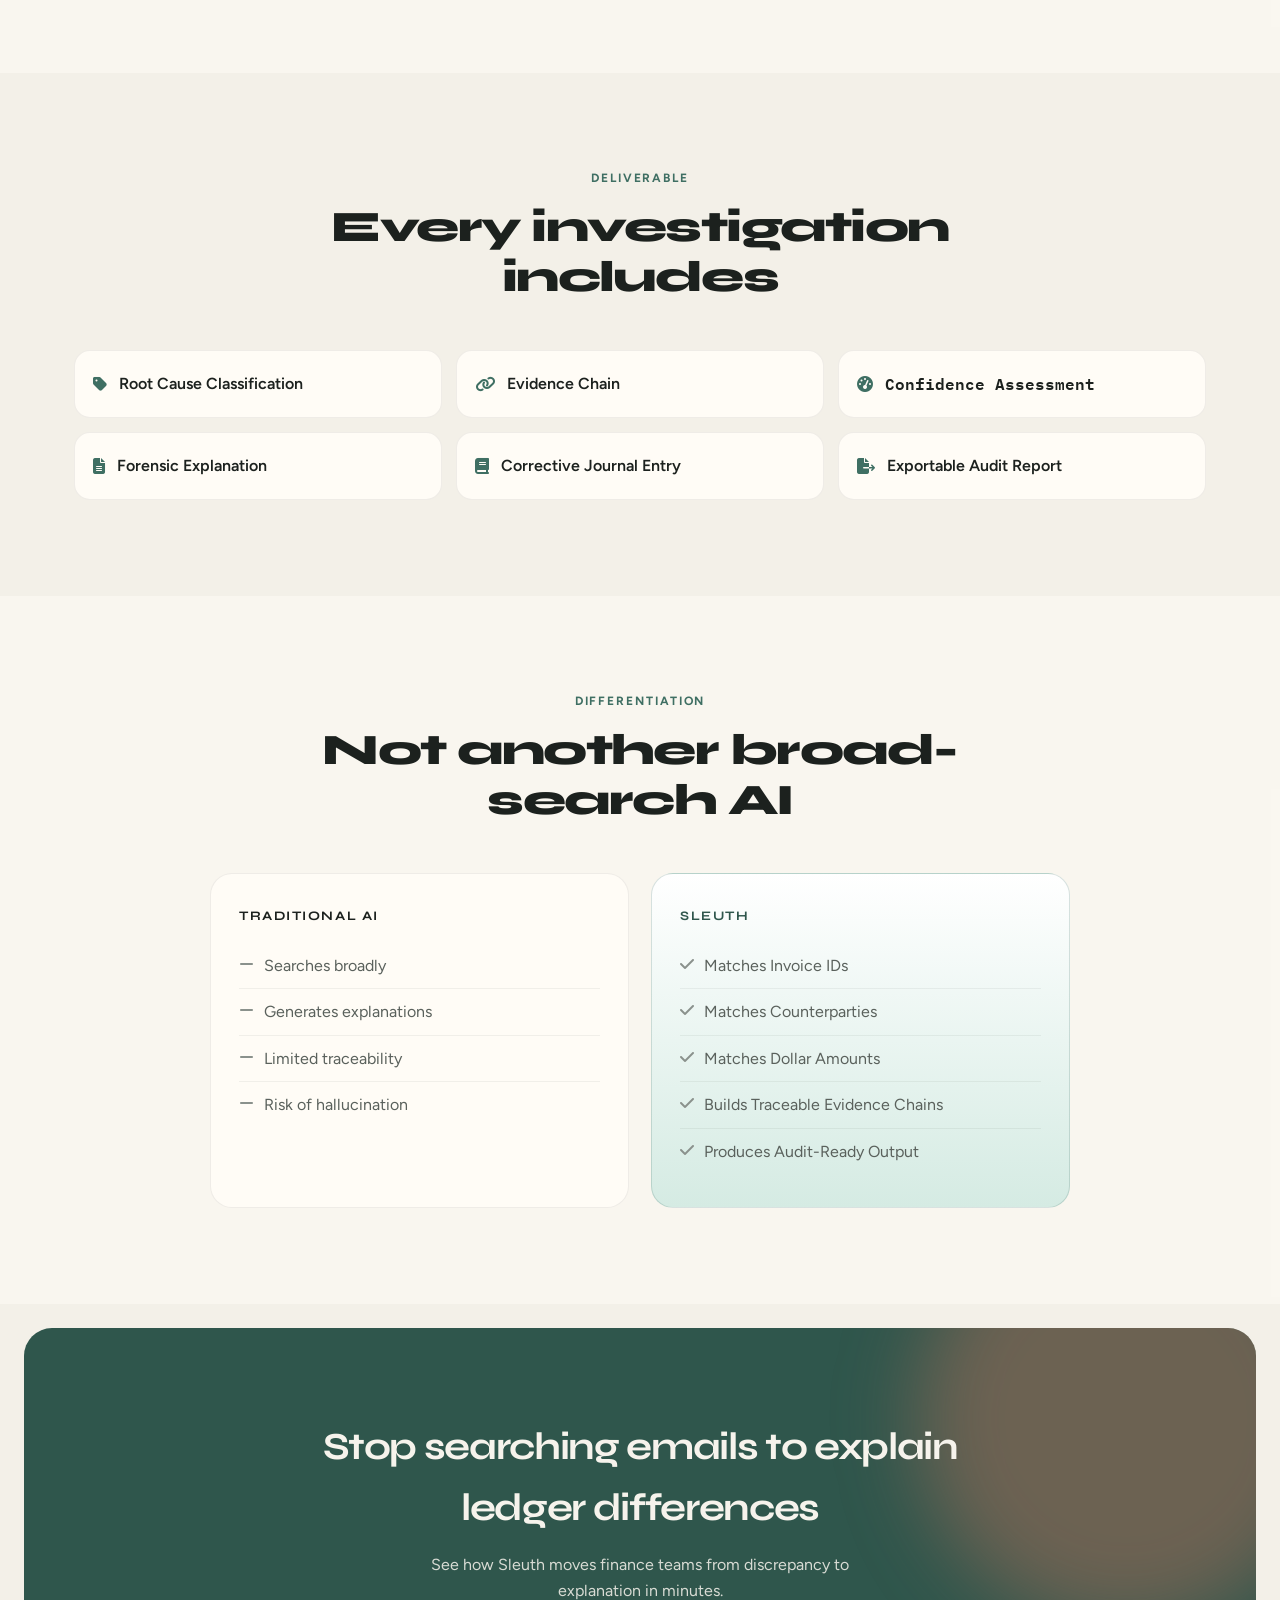
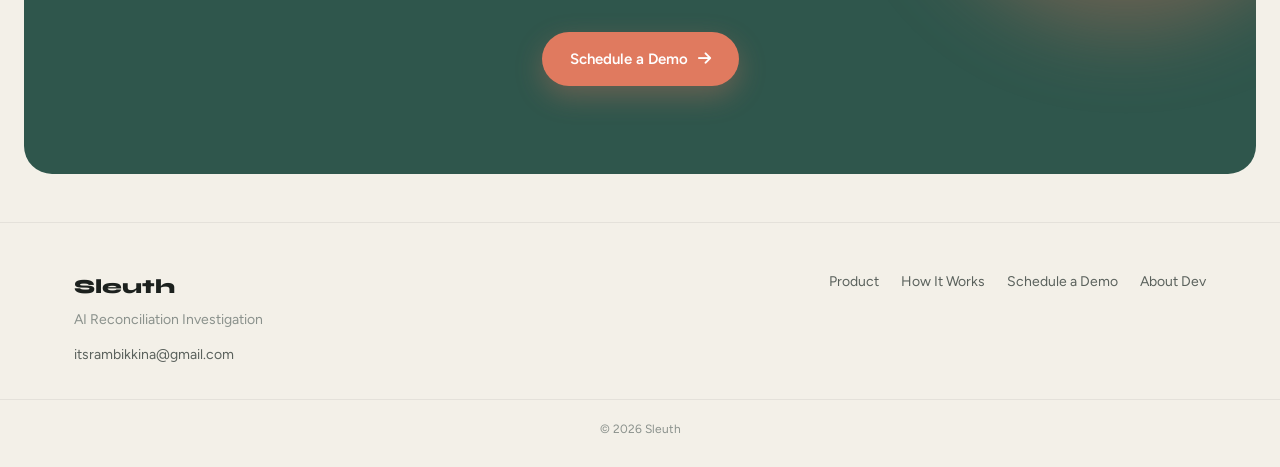
==== commit f41d266e: "feat: Add Streamlit deployment documentation and update landing page assets - Introduced a new docum" ====
--- a/templates/landing.html
+++ b/templates/landing.html
@@ -6,52 +6,51 @@
     <meta name="viewport" content="width=device-width, initial-scale=1.0">
     <title>Sleuth — AI Reconciliation Investigation</title>
     <meta name="description"
-        content="From reconciliation break to root cause in minutes. Sleuth connects ledger discrepancies to evidence and generates corrective journal entries.">
+        content="Making financial investigations effortless. Sleuth connects ledger discrepancies to evidence and generates corrective journal entries.">
     <link rel="canonical" href="https://trysleuth.vercel.app/">
-    <meta name="theme-color" content="#0A0E14">
-
-    <!-- Open Graph -->
+    <meta name="theme-color" content="#F3F0E8">
+
     <meta property="og:type" content="website">
     <meta property="og:url" content="https://trysleuth.vercel.app/">
     <meta property="og:site_name" content="Sleuth">
-    <meta property="og:title" content="Sleuth — AI Reconciliation Investigation">
+    <meta property="og:title" content="Sleuth — Making Financial Investigations Effortless">
     <meta property="og:description"
-        content="From reconciliation break to root cause in minutes. Sleuth connects ledger discrepancies to emails, notices, and transaction records to identify root causes and generate corrective journal entries.">
+        content="Sleuth connects ledger discrepancies to emails, notices, and transaction records to identify root causes and generate corrective journal entries.">
     <meta property="og:image" content="https://trysleuth.vercel.app/static/img/og-card.svg">
     <meta property="og:image:width" content="1200">
     <meta property="og:image:height" content="630">
 
-    <!-- Twitter -->
     <meta name="twitter:card" content="summary_large_image">
-    <meta name="twitter:title" content="Sleuth — AI Reconciliation Investigation">
+    <meta name="twitter:title" content="Sleuth — Making Financial Investigations Effortless">
     <meta name="twitter:description"
-        content="From reconciliation break to root cause in minutes. AI-powered reconciliation investigation for finance teams.">
+        content="AI-powered reconciliation investigation for finance teams. From discrepancy to explanation in minutes.">
     <meta name="twitter:image" content="https://trysleuth.vercel.app/static/img/og-card.svg">
 
-    <!-- Favicon -->
     <link rel="icon" href="/static/favicon.svg" type="image/svg+xml">
     <link rel="apple-touch-icon" href="/static/favicon.svg">
 
     <link rel="preconnect" href="https://fonts.googleapis.com">
+    <link rel="preconnect" href="https://fonts.gstatic.com" crossorigin>
     <link
-        href="https://fonts.googleapis.com/css2?family=Inter:wght@400;500;600&family=Manrope:wght@700;800&family=JetBrains+Mono:wght@400;500&display=swap"
+        href="https://fonts.googleapis.com/css2?family=Figtree:ital,wght@0,400;0,500;0,600;0,700&family=Fraunces:ital,opsz,wght@1,144,600;1,144,700&family=IBM+Plex+Mono:wght@400;500&family=Syne:wght@600;700;800&display=swap"
         rel="stylesheet">
     <link rel="stylesheet" href="https://cdnjs.cloudflare.com/ajax/libs/font-awesome/6.5.1/css/all.min.css">
     <link rel="stylesheet" href="/static/css/landing.css">
 </head>
 
 <body>
+    <div class="lp-grain" aria-hidden="true"></div>
 
     <header class="lp-nav">
         <div class="lp-nav-inner">
             <a href="/" class="lp-logo">
                 <span class="lp-logo-mark">S</span>
-                SLEUTH
+                Sleuth
             </a>
             <nav class="lp-nav-links" id="lpNavLinks">
                 <a href="#product">Product</a>
-                <a href="#demo">Demo</a>
                 <a href="#how-it-works">How It Works</a>
+                <a href="#why-different">Why Sleuth</a>
                 <a href="#contact">Contact</a>
                 <a href="https://calendly.com/itsrambikkina/30min" class="lp-btn lp-btn-cta" target="_blank" rel="noopener noreferrer">Schedule a Demo</a>
             </nav>
@@ -61,54 +60,74 @@
         </div>
     </header>
 
-    <!-- Hero -->
     <section class="lp-hero">
-        <div class="lp-hero-grid" aria-hidden="true"></div>
-        <div class="lp-hero-inner">
-            <div class="lp-hero-copy">
-                <span class="lp-badge">AI Reconciliation Investigation</span>
-                <h1>From Reconciliation Break to Root Cause in Minutes</h1>
-                <p class="lp-hero-sub">
-                    Sleuth connects ledger discrepancies to emails, notices, messages, and transaction records to
-                    automatically identify root causes and generate corrective journal entries.
-                </p>
-                <div class="lp-hero-actions">
-                    <a href="https://calendly.com/itsrambikkina/30min" class="lp-btn lp-btn-cta" target="_blank" rel="noopener noreferrer">
-                        Schedule a Demo
-                    </a>
-                    <a href="#demo" class="lp-btn lp-btn-outline">
-                        <i class="fa-solid fa-play"></i> Watch 5-Min Demo
-                    </a>
+        <div class="lp-orb lp-orb-a" aria-hidden="true"></div>
+        <div class="lp-orb lp-orb-b" aria-hidden="true"></div>
+        <div class="lp-orb lp-orb-c" aria-hidden="true"></div>
+
+        <div class="lp-hero-copy">
+            <span class="lp-badge">
+                <span class="lp-badge-dot"></span>
+                AI Reconciliation Investigation
+            </span>
+            <h1>Making Financial Investigations <em>Effortless</em></h1>
+            <p class="lp-hero-sub">
+                Sleuth connects ledger discrepancies to emails, notices, messages, and transaction records —
+                then returns a root cause, evidence chain, and corrective journal entry.
+            </p>
+            <div class="lp-hero-actions">
+                <a href="https://calendly.com/itsrambikkina/30min" class="lp-btn lp-btn-cta lp-btn-lg" target="_blank" rel="noopener noreferrer">
+                    Schedule a Demo
+                    <i class="fa-solid fa-arrow-right"></i>
+                </a>
+                <a href="#product" class="lp-btn lp-btn-ghost lp-btn-lg">
+                    See the Product
+                </a>
+            </div>
+        </div>
+
+        <div class="lp-hero-stage">
+            <div class="lp-chip lp-chip-1" aria-hidden="true">
+                <span class="lp-chip-label">Variance</span>
+                <strong class="mono">-$650.00</strong>
+            </div>
+            <div class="lp-chip lp-chip-2" aria-hidden="true">
+                <span class="lp-pulse"></span>
+                Investigating INV-1045
+            </div>
+            <div class="lp-chip lp-chip-3" aria-hidden="true">
+                <span class="lp-chip-label">Confidence</span>
+                <strong class="mono">94%</strong>
+            </div>
+            <div class="lp-chip lp-chip-4" aria-hidden="true">
+                Root cause · Vendor discount
+            </div>
+
+            <div class="lp-frame">
+                <div class="lp-frame-bar">
+                    <span></span><span></span><span></span>
+                    <em>Ledger Reconciliation</em>
                 </div>
-            </div>
-            <div class="lp-mockup" id="heroMockup">
-                <div class="lp-mockup-header">Variance Detected</div>
-                <div class="lp-mockup-row">
-                    <span class="lp-mockup-label">Vendor Ledger</span>
-                    <span class="lp-mockup-value mono">$15,000.00</span>
-                </div>
-                <div class="lp-mockup-row">
-                    <span class="lp-mockup-label">ERP Ledger</span>
-                    <span class="lp-mockup-value mono">$14,350.00</span>
-                </div>
-                <div class="lp-mockup-row">
-                    <span class="lp-mockup-label">Difference</span>
-                    <span class="lp-mockup-value mono neg">-$650.00</span>
-                </div>
-                <div class="lp-mockup-stage investigating" id="heroStage">
-                    <span class="investigating"><i class="fa-solid fa-spinner fa-spin"></i> Investigation Running…</span>
-                </div>
-            </div>
-        </div>
-    </section>
-
-    <!-- What Sleuth Does -->
-    <section class="lp-section lp-section-compact" id="what-sleuth-does">
-        <div class="lp-container">
-            <h2 class="lp-section-title">What Sleuth Does</h2>
-            <p class="lp-section-sub">Finance teams find discrepancies. Sleuth finds the reason.</p>
+                <img src="/static/img/screenshot1.png" alt="Sleuth variance log with exceptions ready to investigate">
+            </div>
+        </div>
+    </section>
+
+    <div class="lp-marquee" aria-hidden="true">
+        <div class="lp-marquee-track">
+            <span>Controllers</span><span>Finance Managers</span><span>Accounting Managers</span>
+            <span>Internal Auditors</span><span>FP&amp;A Teams</span>
+            <span>Controllers</span><span>Finance Managers</span><span>Accounting Managers</span>
+            <span>Internal Auditors</span><span>FP&amp;A Teams</span>
+        </div>
+    </div>
+
+    <section class="lp-section" id="what-sleuth-does">
+        <div class="lp-container">
+            <p class="lp-eyebrow">Capability</p>
+            <h2 class="lp-section-title">Finance teams find discrepancies.<br><em>Sleuth finds the reason.</em></h2>
             <div class="lp-flow">
-                <div class="lp-flow-col">
+                <article class="lp-flow-card">
                     <div class="lp-flow-icon"><i class="fa-solid fa-table"></i></div>
                     <h3>Structured Data</h3>
                     <ul>
@@ -116,9 +135,9 @@
                         <li>ERP Ledger</li>
                         <li>Journal Entries</li>
                     </ul>
-                </div>
-                <div class="lp-flow-arrow" aria-hidden="true"><i class="fa-solid fa-arrow-right"></i></div>
-                <div class="lp-flow-col lp-flow-col-accent">
+                </article>
+                <div class="lp-flow-join" aria-hidden="true"></div>
+                <article class="lp-flow-card lp-flow-card-accent">
                     <div class="lp-flow-icon"><i class="fa-solid fa-magnifying-glass-chart"></i></div>
                     <h3>Investigation Engine</h3>
                     <ul>
@@ -126,9 +145,9 @@
                         <li>Communication Search</li>
                         <li>Context Validation</li>
                     </ul>
-                </div>
-                <div class="lp-flow-arrow" aria-hidden="true"><i class="fa-solid fa-arrow-right"></i></div>
-                <div class="lp-flow-col">
+                </article>
+                <div class="lp-flow-join" aria-hidden="true"></div>
+                <article class="lp-flow-card">
                     <div class="lp-flow-icon"><i class="fa-solid fa-file-circle-check"></i></div>
                     <h3>Outputs</h3>
                     <ul>
@@ -137,33 +156,19 @@
                         <li>Journal Entry</li>
                         <li>Audit Report</li>
                     </ul>
-                </div>
-            </div>
-        </div>
-    </section>
-
-    <!-- Social proof -->
-    <section class="lp-proof">
-        <div class="lp-container">
-            <p class="lp-proof-label">Built for</p>
-            <div class="lp-proof-badges">
-                <span class="lp-proof-badge">Controllers</span>
-                <span class="lp-proof-badge">Finance Managers</span>
-                <span class="lp-proof-badge">Accounting Managers</span>
-                <span class="lp-proof-badge">Internal Auditors</span>
-                <span class="lp-proof-badge">FP&amp;A Teams</span>
-            </div>
-        </div>
-    </section>
-
-    <!-- Problem -->
-    <section class="lp-section">
-        <div class="lp-container">
-            <h2 class="lp-section-title">Finding the Cause Takes Longer Than Finding the Variance</h2>
+                </article>
+            </div>
+        </div>
+    </section>
+
+    <section class="lp-section lp-section-tint">
+        <div class="lp-container">
+            <p class="lp-eyebrow">The bottleneck</p>
+            <h2 class="lp-section-title">Finding the cause takes longer<br>than finding the variance</h2>
             <div class="lp-compare">
-                <div class="lp-compare-card traditional">
+                <article class="lp-compare-card traditional">
                     <h3>Traditional Process</h3>
-                    <ul class="lp-compare-steps">
+                    <ol>
                         <li>Discrepancy Found</li>
                         <li>Search Email</li>
                         <li>Search Slack</li>
@@ -171,51 +176,51 @@
                         <li>Ask Team Members</li>
                         <li>Review Journal Entries</li>
                         <li>Hours Lost</li>
-                    </ul>
-                </div>
-                <div class="lp-compare-card sleuth">
+                    </ol>
+                </article>
+                <article class="lp-compare-card sleuth">
                     <h3>Sleuth Process</h3>
-                    <ul class="lp-compare-steps">
+                    <ol>
                         <li>Discrepancy Found</li>
                         <li>Run Investigation</li>
                         <li>Root Cause</li>
                         <li>Evidence</li>
                         <li>Journal Entry</li>
                         <li>Minutes</li>
-                    </ul>
-                </div>
-            </div>
-        </div>
-    </section>
-
-    <!-- How it works -->
+                    </ol>
+                </article>
+            </div>
+        </div>
+    </section>
+
     <section class="lp-section" id="how-it-works">
         <div class="lp-container">
-            <h2 class="lp-section-title">How It Works</h2>
+            <p class="lp-eyebrow">Workflow</p>
+            <h2 class="lp-section-title">Three steps. One audit-ready answer.</h2>
             <div class="lp-steps">
-                <div class="lp-step-card">
-                    <div class="lp-step-icon detect"><i class="fa-solid fa-triangle-exclamation"></i></div>
+                <article class="lp-step">
+                    <span class="lp-step-num">01</span>
                     <h3>Detect</h3>
                     <p>Upload ledgers and identify reconciliation exceptions.</p>
-                </div>
-                <div class="lp-step-card">
-                    <div class="lp-step-icon investigate"><i class="fa-solid fa-magnifying-glass"></i></div>
+                </article>
+                <article class="lp-step">
+                    <span class="lp-step-num">02</span>
                     <h3>Investigate</h3>
                     <p>Match transactions against emails, notices, messages, and supporting records.</p>
-                </div>
-                <div class="lp-step-card">
-                    <div class="lp-step-icon resolve"><i class="fa-solid fa-circle-check"></i></div>
+                </article>
+                <article class="lp-step">
+                    <span class="lp-step-num">03</span>
                     <h3>Resolve</h3>
                     <p>Receive evidence-backed explanations and suggested journal entries.</p>
-                </div>
-            </div>
-        </div>
-    </section>
-
-    <!-- Screenshot carousel: Problem → Investigation → Resolution -->
-    <section class="lp-section" id="product">
-        <div class="lp-container">
-            <h2 class="lp-section-title">From Exception to Explanation</h2>
+                </article>
+            </div>
+        </div>
+    </section>
+
+    <section class="lp-section lp-section-tint" id="product">
+        <div class="lp-container">
+            <p class="lp-eyebrow">Product</p>
+            <h2 class="lp-section-title">From exception to explanation</h2>
             <p class="lp-section-sub">Problem → Investigation → Resolution</p>
 
             <div class="lp-carousel" id="productCarousel">
@@ -224,32 +229,39 @@
                 </button>
                 <div class="lp-carousel-viewport">
                     <div class="lp-carousel-track">
-
                         <div class="lp-carousel-slide active" data-slide="0">
-                            <div class="lp-screenshot">
-                                <img src="/static/img/screenshot1.png"
-                                    alt="Detect reconciliation exceptions automatically">
+                            <div class="lp-frame">
+                                <div class="lp-frame-bar">
+                                    <span></span><span></span><span></span>
+                                    <em>Variance Log</em>
+                                </div>
+                                <img src="/static/img/screenshot1.png" alt="Detect reconciliation exceptions automatically">
                             </div>
                             <h3>Detect Reconciliation Exceptions Automatically</h3>
                             <p>Upload vendor and ERP ledgers, identify mismatches, and launch investigations directly from the variance log.</p>
                         </div>
-
                         <div class="lp-carousel-slide" data-slide="1">
-                            <div class="lp-screenshot">
+                            <div class="lp-frame">
+                                <div class="lp-frame-bar">
+                                    <span></span><span></span><span></span>
+                                    <em>Investigation</em>
+                                </div>
                                 <img src="/static/img/screenshot2.png" alt="AI investigation in progress">
                             </div>
                             <h3>AI Investigation in Progress</h3>
                             <p>Sleuth searches evidence repositories and communication records to uncover the reason behind each discrepancy.</p>
                         </div>
-
                         <div class="lp-carousel-slide" data-slide="2">
-                            <div class="lp-screenshot">
+                            <div class="lp-frame">
+                                <div class="lp-frame-bar">
+                                    <span></span><span></span><span></span>
+                                    <em>Audit Report</em>
+                                </div>
                                 <img src="/static/img/screenshot3.png" alt="Evidence-based resolution">
                             </div>
                             <h3>Evidence-Based Resolution</h3>
                             <p>Every investigation includes a root cause, confidence assessment, supporting evidence chain, and suggested journal entry.</p>
                         </div>
-
                     </div>
                 </div>
                 <button class="lp-carousel-btn lp-carousel-next" aria-label="Next slide">
@@ -260,45 +272,27 @@
         </div>
     </section>
 
-    <!-- Every Investigation Includes -->
-    <section class="lp-section lp-checklist-section">
-        <div class="lp-container">
-            <h2 class="lp-section-title">Every Investigation Includes</h2>
-            <div class="lp-checklist-grid">
-                <div class="lp-checklist-card">
-                    <i class="fa-solid fa-tag"></i>
-                    <span>Root Cause Classification</span>
-                </div>
-                <div class="lp-checklist-card">
-                    <i class="fa-solid fa-link"></i>
-                    <span>Evidence Chain</span>
-                </div>
-                <div class="lp-checklist-card">
-                    <i class="fa-solid fa-gauge-high"></i>
-                    <span><span class="mono">Confidence Assessment</span></span>
-                </div>
-                <div class="lp-checklist-card">
-                    <i class="fa-solid fa-file-lines"></i>
-                    <span>Forensic Explanation</span>
-                </div>
-                <div class="lp-checklist-card">
-                    <i class="fa-solid fa-book"></i>
-                    <span>Corrective Journal Entry</span>
-                </div>
-                <div class="lp-checklist-card">
-                    <i class="fa-solid fa-file-export"></i>
-                    <span>Exportable Audit Report</span>
-                </div>
-            </div>
-        </div>
-    </section>
-
-    <!-- Why Sleuth is Different -->
-    <section class="lp-section" id="why-different">
-        <div class="lp-container">
-            <h2 class="lp-section-title">Why Sleuth is Different</h2>
+    <section class="lp-section">
+        <div class="lp-container">
+            <p class="lp-eyebrow">Deliverable</p>
+            <h2 class="lp-section-title">Every investigation includes</h2>
+            <div class="lp-check-grid">
+                <article class="lp-check"><i class="fa-solid fa-tag"></i><span>Root Cause Classification</span></article>
+                <article class="lp-check"><i class="fa-solid fa-link"></i><span>Evidence Chain</span></article>
+                <article class="lp-check"><i class="fa-solid fa-gauge-high"></i><span class="mono">Confidence Assessment</span></article>
+                <article class="lp-check"><i class="fa-solid fa-file-lines"></i><span>Forensic Explanation</span></article>
+                <article class="lp-check"><i class="fa-solid fa-book"></i><span>Corrective Journal Entry</span></article>
+                <article class="lp-check"><i class="fa-solid fa-file-export"></i><span>Exportable Audit Report</span></article>
+            </div>
+        </div>
+    </section>
+
+    <section class="lp-section lp-section-tint" id="why-different">
+        <div class="lp-container">
+            <p class="lp-eyebrow">Differentiation</p>
+            <h2 class="lp-section-title">Not another broad-search AI</h2>
             <div class="lp-diff">
-                <div class="lp-diff-col lp-diff-traditional">
+                <article class="lp-diff-col">
                     <h3>Traditional AI</h3>
                     <ul>
                         <li><i class="fa-solid fa-minus"></i> Searches broadly</li>
@@ -306,8 +300,8 @@
                         <li><i class="fa-solid fa-minus"></i> Limited traceability</li>
                         <li><i class="fa-solid fa-minus"></i> Risk of hallucination</li>
                     </ul>
-                </div>
-                <div class="lp-diff-col lp-diff-sleuth">
+                </article>
+                <article class="lp-diff-col lp-diff-sleuth">
                     <h3>Sleuth</h3>
                     <ul>
                         <li><i class="fa-solid fa-check"></i> Matches Invoice IDs</li>
@@ -316,55 +310,31 @@
                         <li><i class="fa-solid fa-check"></i> Builds Traceable Evidence Chains</li>
                         <li><i class="fa-solid fa-check"></i> Produces Audit-Ready Output</li>
                     </ul>
-                </div>
-            </div>
-        </div>
-    </section>
-
-    <!-- Demo -->
-    <section class="lp-section" id="demo">
-        <div class="lp-container">
-            <div class="lp-demo-card">
-                <h2>Watch a Real Investigation</h2>
-                <p>See how Sleuth investigates a reconciliation discrepancy and finds supporting evidence in under five minutes.</p>
-                <div class="lp-video-wrap" id="demo-video">
-                    <iframe id="loomEmbed"
-                        src="https://www.loom.com/embed/YOUR_LOOM_ID"
-                        frameborder="0"
-                        webkitallowfullscreen
-                        mozallowfullscreen
-                        allowfullscreen
-                        title="Sleuth product demo"></iframe>
-                </div>
-                <div class="lp-demo-actions">
-                    <a href="#demo-video" class="lp-btn lp-btn-cta">
-                        <i class="fa-solid fa-play"></i> Watch Demo
-                    </a>
-                    <a href="https://calendly.com/itsrambikkina/30min" class="lp-btn lp-btn-cta" target="_blank" rel="noopener noreferrer">
-                        Schedule Demo
-                    </a>
-                </div>
-            </div>
-        </div>
-    </section>
-
-    <!-- Final CTA -->
+                </article>
+            </div>
+        </div>
+    </section>
+
     <section class="lp-cta" id="contact">
-        <h2>Stop Searching Emails to Explain Ledger Differences</h2>
-        <p>See how Sleuth helps finance teams move from discrepancy to explanation in minutes.</p>
-        <a href="https://calendly.com/itsrambikkina/30min" class="lp-btn lp-btn-cta" target="_blank" rel="noopener noreferrer">Schedule a Demo</a>
-    </section>
-
-    <!-- Footer -->
+        <div class="lp-cta-orb" aria-hidden="true"></div>
+        <h2>Stop searching emails to explain ledger differences</h2>
+        <p>See how Sleuth moves finance teams from discrepancy to explanation in minutes.</p>
+        <a href="https://calendly.com/itsrambikkina/30min" class="lp-btn lp-btn-cta lp-btn-lg" target="_blank" rel="noopener noreferrer">
+            Schedule a Demo <i class="fa-solid fa-arrow-right"></i>
+        </a>
+    </section>
+
     <footer class="lp-footer">
         <div class="lp-footer-inner">
             <div>
-                <div class="lp-footer-brand">SLEUTH</div>
+                <div class="lp-footer-brand">Sleuth</div>
                 <p class="lp-footer-tagline">AI Reconciliation Investigation</p>
-                <p class="lp-footer-meta">Website: <a href="https://trysleuth.vercel.app" target="_blank" rel="noopener">trysleuth.vercel.app</a></p>
-                <p class="lp-footer-meta">Email: <a href="mailto:itsrambikkina@gmail.com">itsrambikkina@gmail.com</a></p>
+                <p><a href="mailto:itsrambikkina@gmail.com">itsrambikkina@gmail.com</a></p>
             </div>
             <div class="lp-footer-links">
+                <a href="#product">Product</a>
+                <a href="#how-it-works">How It Works</a>
+                <a href="https://calendly.com/itsrambikkina/30min" target="_blank" rel="noopener noreferrer">Schedule a Demo</a>
                 <a href="https://bikkina.vercel.app" target="_blank" rel="noopener noreferrer">About Dev</a>
             </div>
         </div>
--- a/static/css/landing.css
+++ b/static/css/landing.css
@@ -1,48 +1,49 @@
-/* Sleuth Landing — Enterprise financial intelligence */
+/* Sleuth — light pastel, editorial motion */
 
 :root {
-    --bg: #0A0E14;
-    --card: #121826;
-    --card-border: rgba(255, 255, 255, 0.06);
-    --accent: #00D4AA;
-    --accent-dim: rgba(0, 212, 170, 0.12);
-    --cta: #EAB308;
-    --cta-hover: #FACC15;
-    --cta-glow: rgba(234, 179, 8, 0.35);
-    --blue: #4F7FFF;
-    --error: #FF6B6B;
-    --text: #FFFFFF;
-    --text-2: #AAB2C8;
-    --text-3: #7A8298;
-    --radius: 10px;
-    --radius-lg: 16px;
-    --max: 1120px;
-    --heading: 'Manrope', 'Inter', sans-serif;
-    --body: 'Inter', -apple-system, sans-serif;
-    --mono: 'JetBrains Mono', monospace;
-    --ease: cubic-bezier(0.4, 0, 0.2, 1);
+    --linen: #F3F0E8;
+    --linen-2: #E8E3D6;
+    --paper: #FFFcf6;
+    --ink: #1C211E;
+    --ink-2: #5A615C;
+    --ink-3: #8A918C;
+    --sage: #3F6F63;
+    --sage-2: #2F564C;
+    --mint: #D5EBE3;
+    --peach: #E07A5F;
+    --peach-2: #C9654A;
+    --peach-soft: #F8DDD4;
+    --peri: #6C7CDB;
+    --peri-soft: #E3E6F8;
+    --sand: #E9DCCB;
+    --rose: #E8C4C0;
+    --shadow: 0 24px 60px rgba(44, 52, 48, 0.12);
+    --radius: 14px;
+    --radius-lg: 22px;
+    --max: 1180px;
+    --display: 'Syne', sans-serif;
+    --serif: 'Fraunces', serif;
+    --body: 'Figtree', sans-serif;
+    --mono: 'IBM Plex Mono', monospace;
+    --ease: cubic-bezier(0.22, 1, 0.36, 1);
 }
 
 *, *::before, *::after { box-sizing: border-box; margin: 0; padding: 0; }
 
-html { scroll-behavior: smooth; }
+html { scroll-behavior: smooth; overflow-x: hidden; }
 
 body {
     font-family: var(--body);
-    background: var(--bg);
-    color: var(--text);
+    background: var(--linen);
+    color: var(--ink);
     line-height: 1.6;
     -webkit-font-smoothing: antialiased;
-}
-
-h1, h2, h3, .lp-section-title, .lp-logo, .lp-footer-brand {
-    font-family: var(--heading);
-}
-
-.mono, .lp-mockup-value, .lp-metric-value, .lp-fallback-source {
-    font-family: var(--mono);
-}
-
+    overflow-x: hidden;
+}
+
+h1, h2, h3, .lp-logo, .lp-footer-brand { font-family: var(--display); }
+.mono { font-family: var(--mono); }
+em { font-family: var(--serif); font-style: italic; font-weight: 600; }
 a { color: inherit; text-decoration: none; }
 
 .lp-container {
@@ -51,486 +52,586 @@
     padding: 0 24px;
 }
 
-/* ── Buttons ────────────────────────────────────── */
+.lp-grain {
+    pointer-events: none;
+    position: fixed;
+    inset: 0;
+    z-index: 80;
+    opacity: 0.18;
+    mix-blend-mode: multiply;
+    background-image: url("data:image/svg+xml,%3Csvg viewBox='0 0 200 200' xmlns='http://www.w3.org/2000/svg'%3E%3Cfilter id='n'%3E%3CfeTurbulence type='fractalNoise' baseFrequency='.85' numOctaves='4' stitchTiles='stitch'/%3E%3C/filter%3E%3Crect width='100%25' height='100%25' filter='url(%23n)'/%3E%3C/svg%3E");
+}
+
+/* Buttons */
 .lp-btn {
     display: inline-flex;
     align-items: center;
-    justify-content: center;
-    gap: 8px;
-    padding: 11px 22px;
-    border-radius: var(--radius);
-    font-size: 13px;
+    gap: 10px;
+    padding: 12px 22px;
+    border-radius: 999px;
+    font-family: var(--body);
+    font-size: 14px;
     font-weight: 600;
-    font-family: var(--body);
+    border: none;
     cursor: pointer;
-    border: none;
-    transition: all 0.25s var(--ease);
-}
+    transition: transform 0.25s var(--ease), box-shadow 0.25s var(--ease), background 0.25s;
+}
+
+.lp-btn-lg { padding: 15px 28px; font-size: 15px; }
 
 .lp-btn-cta {
-    background: var(--cta);
-    color: var(--bg);
-    box-shadow: 0 0 0 0 var(--cta-glow);
+    background: var(--peach);
+    color: #fff;
+    box-shadow: 0 10px 28px rgba(224, 122, 95, 0.32);
 }
 
 .lp-btn-cta:hover {
-    background: var(--cta-hover);
+    background: var(--peach-2);
     transform: translateY(-2px);
-    box-shadow: 0 8px 24px var(--cta-glow);
-}
-
-.lp-btn-outline {
+    box-shadow: 0 16px 36px rgba(224, 122, 95, 0.4);
+}
+
+.lp-btn-ghost {
     background: transparent;
-    color: var(--text);
-    border: 1px solid var(--card-border);
-}
-
-.lp-btn-outline:hover {
-    border-color: var(--text-3);
-    background: rgba(255, 255, 255, 0.04);
-}
-
-/* ── Navbar ─────────────────────────────────────── */
+    color: var(--ink);
+    border: 1px solid rgba(28, 33, 30, 0.14);
+}
+
+.lp-btn-ghost:hover {
+    background: rgba(255, 252, 246, 0.7);
+    transform: translateY(-2px);
+}
+
+/* Nav */
 .lp-nav {
     position: sticky;
     top: 0;
-    z-index: 100;
-    background: rgba(10, 14, 20, 0.85);
-    backdrop-filter: blur(12px);
-    border-bottom: 1px solid var(--card-border);
+    z-index: 50;
+    background: rgba(243, 240, 232, 0.78);
+    backdrop-filter: blur(16px);
+    border-bottom: 1px solid rgba(28, 33, 30, 0.06);
 }
 
 .lp-nav-inner {
-    display: flex;
-    align-items: center;
-    justify-content: space-between;
-    height: 64px;
     max-width: var(--max);
     margin: 0 auto;
     padding: 0 24px;
+    height: 72px;
+    display: flex;
+    align-items: center;
+    justify-content: space-between;
 }
 
 .lp-logo {
     display: flex;
     align-items: center;
     gap: 10px;
+    font-weight: 800;
+    font-size: 18px;
+    letter-spacing: -0.03em;
+}
+
+.lp-logo-mark {
+    width: 32px;
+    height: 32px;
+    border-radius: 10px;
+    display: grid;
+    place-items: center;
+    background: var(--sage);
+    color: var(--linen);
+    font-size: 14px;
+}
+
+.lp-nav-links {
+    display: flex;
+    align-items: center;
+    gap: 26px;
+}
+
+.lp-nav-links a:not(.lp-btn) {
+    font-size: 14px;
+    font-weight: 500;
+    color: var(--ink-2);
+}
+
+.lp-nav-links a:not(.lp-btn):hover { color: var(--ink); }
+
+.lp-nav-toggle {
+    display: none;
+    background: none;
+    border: none;
+    font-size: 20px;
+    cursor: pointer;
+    color: var(--ink);
+}
+
+/* Hero */
+.lp-hero {
+    position: relative;
+    padding: 56px 24px 40px;
+    text-align: center;
+    overflow: hidden;
+}
+
+.lp-orb {
+    position: absolute;
+    border-radius: 50%;
+    filter: blur(40px);
+    pointer-events: none;
+}
+
+.lp-orb-a {
+    width: 420px;
+    height: 420px;
+    background: var(--mint);
+    top: -80px;
+    left: -60px;
+    animation: orbA 18s ease-in-out infinite;
+}
+
+.lp-orb-b {
+    width: 380px;
+    height: 380px;
+    background: var(--peach-soft);
+    top: 80px;
+    right: -80px;
+    animation: orbB 22s ease-in-out infinite;
+}
+
+.lp-orb-c {
+    width: 280px;
+    height: 280px;
+    background: var(--peri-soft);
+    bottom: 40px;
+    left: 30%;
+    animation: orbC 16s ease-in-out infinite;
+}
+
+@keyframes orbA {
+    0%, 100% { transform: translate(0, 0) scale(1); }
+    50% { transform: translate(60px, 40px) scale(1.12); }
+}
+
+@keyframes orbB {
+    0%, 100% { transform: translate(0, 0) scale(1); }
+    50% { transform: translate(-50px, 30px) scale(1.08); }
+}
+
+@keyframes orbC {
+    0%, 100% { transform: translate(0, 0); }
+    50% { transform: translate(40px, -30px); }
+}
+
+.lp-hero-copy { position: relative; z-index: 2; }
+
+.lp-badge {
+    display: inline-flex;
+    align-items: center;
+    gap: 8px;
+    padding: 7px 14px;
+    border-radius: 999px;
+    background: rgba(255, 252, 246, 0.72);
+    border: 1px solid rgba(63, 111, 99, 0.18);
+    color: var(--sage-2);
+    font-size: 12px;
+    font-weight: 600;
+    letter-spacing: 0.08em;
+    text-transform: uppercase;
+    margin-bottom: 22px;
+}
+
+.lp-badge-dot {
+    width: 8px;
+    height: 8px;
+    border-radius: 50%;
+    background: var(--sage);
+    box-shadow: 0 0 0 0 rgba(63, 111, 99, 0.5);
+    animation: pulse 2s ease-out infinite;
+}
+
+@keyframes pulse {
+    0% { box-shadow: 0 0 0 0 rgba(63, 111, 99, 0.45); }
+    70% { box-shadow: 0 0 0 10px rgba(63, 111, 99, 0); }
+    100% { box-shadow: 0 0 0 0 rgba(63, 111, 99, 0); }
+}
+
+.lp-hero h1 {
+    font-weight: 800;
+    font-size: min(3.75rem, calc((100vw - 72px) / 24.8));
+    line-height: 1.08;
+    letter-spacing: -0.045em;
+    white-space: nowrap;
+    margin: 0 auto 20px;
+    max-width: 100%;
+}
+
+.lp-hero h1 em {
+    color: var(--sage-2);
+    font-weight: 700;
+    font-optical-sizing: 144;
+}
+
+.lp-hero-sub {
+    max-width: 640px;
+    margin: 0 auto 28px;
+    color: var(--ink-2);
+    font-size: 18px;
+    line-height: 1.65;
+}
+
+.lp-hero-actions {
+    display: flex;
+    justify-content: center;
+    gap: 12px;
+    flex-wrap: wrap;
+    margin-bottom: 48px;
+}
+
+.lp-hero-stage {
+    position: relative;
+    max-width: 980px;
+    margin: 0 auto;
+    z-index: 2;
+}
+
+.lp-frame {
+    background: var(--paper);
+    border-radius: 20px;
+    overflow: hidden;
+    border: 1px solid rgba(28, 33, 30, 0.08);
+    box-shadow: var(--shadow);
+    animation: floatY 7s ease-in-out infinite;
+}
+
+.lp-hero-stage .lp-frame { animation-duration: 8s; }
+
+@keyframes floatY {
+    0%, 100% { transform: translateY(0); }
+    50% { transform: translateY(-12px); }
+}
+
+.lp-frame-bar {
+    display: flex;
+    align-items: center;
+    gap: 6px;
+    padding: 12px 16px;
+    background: #F6F1E8;
+    border-bottom: 1px solid rgba(28, 33, 30, 0.06);
+}
+
+.lp-frame-bar span {
+    width: 9px;
+    height: 9px;
+    border-radius: 50%;
+    background: var(--sand);
+}
+
+.lp-frame-bar span:nth-child(1) { background: #E8A090; }
+.lp-frame-bar span:nth-child(2) { background: #E7C98A; }
+.lp-frame-bar span:nth-child(3) { background: #8FBFB0; }
+
+.lp-frame-bar em {
+    margin-left: 8px;
+    font-family: var(--mono);
+    font-size: 11px;
+    font-style: normal;
+    color: var(--ink-3);
+}
+
+.lp-frame img {
+    display: block;
+    width: 100%;
+    height: auto;
+}
+
+.lp-chip {
+    position: absolute;
+    z-index: 3;
+    display: flex;
+    align-items: center;
+    gap: 8px;
+    padding: 10px 14px;
+    background: rgba(255, 252, 246, 0.9);
+    backdrop-filter: blur(10px);
+    border: 1px solid rgba(28, 33, 30, 0.08);
+    border-radius: 14px;
+    box-shadow: 0 12px 30px rgba(44, 52, 48, 0.1);
+    font-size: 13px;
+    font-weight: 600;
+    animation: chipFloat 6s ease-in-out infinite;
+}
+
+.lp-chip-label {
+    font-size: 10px;
+    letter-spacing: 0.08em;
+    text-transform: uppercase;
+    color: var(--ink-3);
+}
+
+.lp-chip-1 { left: -18px; top: 18%; color: #C45C4A; animation-delay: 0s; }
+.lp-chip-2 { right: -12px; top: 8%; animation-delay: -1.5s; }
+.lp-chip-3 { right: -8px; bottom: 22%; animation-delay: -3s; }
+.lp-chip-4 { left: 8%; bottom: -14px; color: var(--sage-2); animation-delay: -2s; }
+
+@keyframes chipFloat {
+    0%, 100% { transform: translateY(0); }
+    50% { transform: translateY(-10px); }
+}
+
+.lp-pulse {
+    width: 8px;
+    height: 8px;
+    border-radius: 50%;
+    background: var(--peri);
+    animation: pulse 1.8s ease-out infinite;
+}
+
+/* Marquee */
+.lp-marquee {
+    margin: 56px 0 0;
+    padding: 18px 0;
+    border-top: 1px solid rgba(28, 33, 30, 0.07);
+    border-bottom: 1px solid rgba(28, 33, 30, 0.07);
+    overflow: hidden;
+    background: rgba(255, 252, 246, 0.45);
+}
+
+.lp-marquee-track {
+    display: flex;
+    gap: 48px;
+    width: max-content;
+    animation: marquee 28s linear infinite;
+    font-family: var(--display);
     font-weight: 700;
     font-size: 15px;
-    letter-spacing: 1.5px;
-}
-
-.lp-logo-mark {
-    width: 28px;
-    height: 28px;
-    border-radius: 50%;
-    border: 2px solid var(--accent);
-    display: flex;
-    align-items: center;
-    justify-content: center;
+    letter-spacing: 0.04em;
+    text-transform: uppercase;
+    color: var(--ink-2);
+}
+
+.lp-marquee-track span { position: relative; padding-right: 48px; }
+.lp-marquee-track span::after {
+    content: "✦";
+    position: absolute;
+    right: 0;
+    color: var(--peach);
+}
+
+@keyframes marquee {
+    from { transform: translateX(0); }
+    to { transform: translateX(-50%); }
+}
+
+/* Sections */
+.lp-section { padding: 96px 0; position: relative; }
+
+.lp-section-tint { background: rgba(255, 252, 246, 0.55); }
+
+.lp-eyebrow {
+    text-align: center;
     font-size: 12px;
     font-weight: 700;
-    color: var(--accent);
-    font-family: var(--heading);
-}
-
-.lp-nav-links {
-    display: flex;
-    align-items: center;
-    gap: 28px;
-}
-
-.lp-nav-links a:not(.lp-btn) {
-    font-size: 13px;
-    font-weight: 500;
-    color: var(--text-2);
-    transition: color 0.2s var(--ease);
-}
-
-.lp-nav-links a:not(.lp-btn):hover { color: var(--text); }
-
-/* ── Hero ───────────────────────────────────────── */
-.lp-hero {
-    position: relative;
-    padding: 80px 0 72px;
-    overflow: hidden;
-}
-
-.lp-hero-grid {
-    position: absolute;
-    inset: 0;
-    background-image:
-        linear-gradient(rgba(255,255,255,0.03) 1px, transparent 1px),
-        linear-gradient(90deg, rgba(255,255,255,0.03) 1px, transparent 1px);
-    background-size: 48px 48px;
-    opacity: 0.5;
-    mask-image: radial-gradient(ellipse 80% 60% at 50% 0%, black, transparent);
-    animation: gridDrift 40s linear infinite;
-}
-
-@keyframes gridDrift {
-    from { transform: translateY(0); }
-    to { transform: translateY(48px); }
-}
-
-.lp-hero-inner {
-    position: relative;
-    display: grid;
-    grid-template-columns: 1fr 1fr;
-    gap: 48px;
-    align-items: center;
-    max-width: var(--max);
-    margin: 0 auto;
-    padding: 0 24px;
-}
-
-.lp-badge {
-    display: inline-block;
-    padding: 6px 12px;
-    background: var(--accent-dim);
-    border: 1px solid rgba(0, 212, 170, 0.25);
-    border-radius: 100px;
-    font-size: 11px;
-    font-weight: 600;
-    letter-spacing: 0.5px;
-    color: var(--accent);
+    letter-spacing: 0.16em;
     text-transform: uppercase;
-    margin-bottom: 20px;
-    font-family: var(--body);
-}
-
-.lp-hero h1 {
-    font-size: clamp(2rem, 4vw, 2.75rem);
-    font-weight: 700;
+    color: var(--sage);
+    margin-bottom: 14px;
+}
+
+.lp-section-title {
+    text-align: center;
+    font-size: clamp(1.8rem, 3.4vw, 3rem);
+    font-weight: 800;
+    letter-spacing: -0.035em;
     line-height: 1.15;
-    letter-spacing: -0.02em;
-    margin-bottom: 20px;
-}
-
-.lp-hero-sub {
-    font-size: 17px;
-    color: var(--text-2);
-    max-width: 520px;
-    margin-bottom: 32px;
-    line-height: 1.65;
-}
-
-.lp-hero-actions {
-    display: flex;
-    flex-wrap: wrap;
-    gap: 12px;
-}
-
-.lp-mockup {
-    background: var(--card);
-    border: 1px solid var(--card-border);
-    border-radius: var(--radius-lg);
-    padding: 24px;
-    box-shadow: 0 24px 48px rgba(0, 0, 0, 0.4);
-}
-
-.lp-mockup-header {
-    font-size: 11px;
-    font-weight: 600;
-    color: var(--text-3);
-    text-transform: uppercase;
-    letter-spacing: 1px;
-    margin-bottom: 16px;
-    font-family: var(--body);
-}
-
-.lp-mockup-row {
-    display: flex;
-    justify-content: space-between;
-    padding: 10px 0;
-    border-bottom: 1px solid var(--card-border);
-    font-size: 13px;
-}
-
-.lp-mockup-row:last-of-type { border-bottom: none; }
-
-.lp-mockup-label { color: var(--text-2); font-family: var(--body); }
-
-.lp-mockup-value { font-weight: 500; }
-
-.lp-mockup-value.neg { color: var(--error); }
-
-.lp-mockup-stage {
-    margin-top: 20px;
-    padding: 16px;
-    border-radius: var(--radius);
-    background: rgba(0, 0, 0, 0.25);
-    min-height: 72px;
-    display: flex;
-    flex-direction: column;
-    align-items: center;
-    justify-content: center;
+    margin: 0 auto 48px;
+    max-width: 760px;
+}
+
+.lp-section-title em { color: var(--sage-2); }
+
+.lp-section-sub {
     text-align: center;
-    font-size: 13px;
-    font-weight: 600;
-    transition: opacity 0.4s var(--ease);
-    font-family: var(--body);
-}
-
-.lp-mockup-stage.investigating { color: var(--blue); }
-.lp-mockup-stage.resolved { color: var(--accent); }
-
-.lp-mockup-confidence {
-    font-family: var(--mono);
-    font-size: 12px;
-    color: var(--text-3);
-    margin-top: 6px;
-    font-weight: 400;
-}
-
-/* ── What Sleuth Does flow ──────────────────────── */
-.lp-section-compact { padding: 72px 0; }
-
+    color: var(--ink-2);
+    margin: -32px auto 40px;
+}
+
+/* Flow */
 .lp-flow {
     display: grid;
-    grid-template-columns: 1fr auto 1fr auto 1fr;
-    gap: 16px;
+    grid-template-columns: 1fr 40px 1fr 40px 1fr;
+    gap: 8px;
     align-items: stretch;
 }
 
-.lp-flow-col {
-    background: var(--card);
-    border: 1px solid var(--card-border);
+.lp-flow-card {
+    background: var(--paper);
     border-radius: var(--radius-lg);
     padding: 28px 24px;
-    text-align: center;
+    border: 1px solid rgba(28, 33, 30, 0.07);
+    box-shadow: 0 10px 30px rgba(44, 52, 48, 0.05);
     opacity: 0;
-    transform: translateY(16px);
-    transition: opacity 0.6s var(--ease), transform 0.6s var(--ease);
-}
-
-.lp-flow-col.visible {
-    opacity: 1;
-    transform: translateY(0);
-}
-
-.lp-flow-col-accent {
-    border-color: rgba(0, 212, 170, 0.25);
-    background: rgba(0, 212, 170, 0.04);
+    transform: translateY(24px);
+    transition: opacity 0.7s var(--ease), transform 0.7s var(--ease), box-shadow 0.3s;
+}
+
+.lp-flow-card.visible { opacity: 1; transform: none; }
+
+.lp-flow-card:hover {
+    transform: translateY(-6px);
+    box-shadow: var(--shadow);
+}
+
+.lp-flow-card-accent {
+    background: linear-gradient(180deg, #fff 0%, var(--mint) 140%);
+    border-color: rgba(63, 111, 99, 0.18);
 }
 
 .lp-flow-icon {
-    width: 48px;
-    height: 48px;
-    margin: 0 auto 16px;
-    border-radius: var(--radius);
-    background: var(--accent-dim);
-    color: var(--accent);
-    display: flex;
-    align-items: center;
-    justify-content: center;
-    font-size: 20px;
-}
-
-.lp-flow-col h3 {
-    font-size: 16px;
-    font-weight: 700;
+    width: 46px;
+    height: 46px;
+    border-radius: 14px;
+    display: grid;
+    place-items: center;
+    background: var(--mint);
+    color: var(--sage-2);
     margin-bottom: 16px;
 }
 
-.lp-flow-col ul {
-    list-style: none;
-    text-align: left;
-}
-
-.lp-flow-col li {
-    font-size: 14px;
-    color: var(--text-2);
+.lp-flow-card h3 { font-size: 20px; margin-bottom: 14px; letter-spacing: -0.03em; }
+
+.lp-flow-card ul { list-style: none; }
+
+.lp-flow-card li {
     padding: 8px 0;
-    border-bottom: 1px solid var(--card-border);
-}
-
-.lp-flow-col li:last-child { border-bottom: none; }
-
-.lp-flow-arrow {
-    display: flex;
-    align-items: center;
-    color: var(--text-3);
-    font-size: 18px;
-}
-
-/* ── Social proof ───────────────────────────────── */
-.lp-proof {
-    padding: 32px 0;
-    border-top: 1px solid var(--card-border);
-    border-bottom: 1px solid var(--card-border);
-}
-
-.lp-proof-label {
-    font-size: 12px;
-    color: var(--text-3);
-    text-transform: uppercase;
-    letter-spacing: 1px;
-    margin-bottom: 16px;
-    text-align: center;
-}
-
-.lp-proof-badges {
-    display: flex;
-    flex-wrap: wrap;
-    justify-content: center;
-    gap: 12px;
-}
-
-.lp-proof-badge {
-    padding: 8px 18px;
-    background: var(--card);
-    border: 1px solid var(--card-border);
-    border-radius: 100px;
-    font-size: 13px;
-    font-weight: 500;
-    color: var(--text-2);
-}
-
-/* ── Sections ───────────────────────────────────── */
-.lp-section { padding: 96px 0; }
-
-.lp-section-title {
-    font-size: clamp(1.75rem, 3vw, 2.25rem);
-    font-weight: 800;
-    letter-spacing: -0.02em;
-    text-align: center;
-    margin-bottom: 48px;
-    max-width: 720px;
-    margin-left: auto;
-    margin-right: auto;
-}
-
-.lp-section-sub {
-    text-align: center;
-    color: var(--text-2);
-    max-width: 560px;
-    margin: -32px auto 48px;
-    font-size: 16px;
-}
-
-/* Problem compare */
+    border-bottom: 1px solid rgba(28, 33, 30, 0.06);
+    color: var(--ink-2);
+    font-size: 15px;
+}
+
+.lp-flow-card li:last-child { border: none; }
+
+.lp-flow-join {
+    align-self: center;
+    height: 2px;
+    background: linear-gradient(90deg, transparent, var(--peach), transparent);
+    background-size: 200% 100%;
+    animation: join 2.4s linear infinite;
+    border-radius: 2px;
+}
+
+@keyframes join {
+    from { background-position: 100% 0; }
+    to { background-position: -100% 0; }
+}
+
+/* Compare */
 .lp-compare {
     display: grid;
     grid-template-columns: 1fr 1fr;
-    gap: 24px;
+    gap: 22px;
 }
 
 .lp-compare-card {
-    padding: 32px;
+    padding: 32px 28px;
     border-radius: var(--radius-lg);
-    border: 1px solid var(--card-border);
-}
-
-.lp-compare-card.traditional {
-    background: rgba(255, 107, 107, 0.06);
-    border-color: rgba(255, 107, 107, 0.2);
-}
-
-.lp-compare-card.sleuth {
-    background: rgba(0, 212, 170, 0.06);
-    border-color: rgba(0, 212, 170, 0.2);
-}
+    border: 1px solid rgba(28, 33, 30, 0.07);
+    background: var(--paper);
+}
+
+.lp-compare-card.traditional { background: #FBF3F1; }
+.lp-compare-card.sleuth { background: #EEF6F2; }
 
 .lp-compare-card h3 {
-    font-size: 14px;
+    font-size: 13px;
+    letter-spacing: 0.12em;
+    text-transform: uppercase;
+    margin-bottom: 18px;
+}
+
+.traditional h3 { color: var(--peach-2); }
+.sleuth h3 { color: var(--sage-2); }
+
+.lp-compare-card ol { list-style: none; counter-reset: s; }
+
+.lp-compare-card li {
+    counter-increment: s;
+    padding: 10px 0 10px 36px;
+    position: relative;
+    border-bottom: 1px solid rgba(28, 33, 30, 0.06);
+    color: var(--ink-2);
+}
+
+.lp-compare-card li::before {
+    content: counter(s);
+    position: absolute;
+    left: 0;
+    top: 10px;
+    width: 22px;
+    height: 22px;
+    border-radius: 50%;
+    font-size: 11px;
+    font-family: var(--mono);
+    display: grid;
+    place-items: center;
+    background: rgba(28, 33, 30, 0.06);
+}
+
+.sleuth li::before { background: var(--mint); color: var(--sage-2); }
+
+.lp-compare-card li:last-child {
+    border: none;
     font-weight: 700;
-    text-transform: uppercase;
-    letter-spacing: 0.5px;
-    margin-bottom: 20px;
-}
-
-.lp-compare-card.traditional h3 { color: var(--error); }
-.lp-compare-card.sleuth h3 { color: var(--accent); }
-
-.lp-compare-steps { list-style: none; }
-
-.lp-compare-steps li {
-    padding: 10px 0;
-    border-bottom: 1px solid var(--card-border);
-    font-size: 14px;
-    color: var(--text-2);
-}
-
-.lp-compare-steps li:last-child {
-    border-bottom: none;
-    font-weight: 700;
-    color: var(--text);
-    margin-top: 8px;
-}
-
-/* How it works */
+    color: var(--ink);
+}
+
+/* Steps */
 .lp-steps {
     display: grid;
     grid-template-columns: repeat(3, 1fr);
-    gap: 24px;
-}
-
-.lp-step-card {
-    background: var(--card);
-    border: 1px solid var(--card-border);
+    gap: 20px;
+}
+
+.lp-step {
+    padding: 32px 28px;
     border-radius: var(--radius-lg);
-    padding: 32px 28px;
+    background: var(--paper);
+    border: 1px solid rgba(28, 33, 30, 0.07);
     opacity: 0;
-    transform: translateY(20px);
-    transition: opacity 0.6s var(--ease), transform 0.6s var(--ease);
-}
-
-.lp-step-card.visible {
-    opacity: 1;
-    transform: translateY(0);
-}
-
-.lp-step-icon {
-    width: 44px;
-    height: 44px;
-    border-radius: var(--radius);
-    display: flex;
-    align-items: center;
-    justify-content: center;
-    font-size: 18px;
-    margin-bottom: 20px;
-}
-
-.lp-step-icon.detect { background: rgba(255, 107, 107, 0.15); color: var(--error); }
-.lp-step-icon.investigate { background: rgba(79, 127, 255, 0.15); color: var(--blue); }
-.lp-step-icon.resolve { background: var(--accent-dim); color: var(--accent); }
-
-.lp-step-card h3 {
-    font-size: 18px;
-    font-weight: 700;
-    margin-bottom: 10px;
-}
-
-.lp-step-card p {
-    font-size: 14px;
-    color: var(--text-2);
-    line-height: 1.6;
-}
-
-/* ── Carousel (fade) ────────────────────────────── */
+    transform: translateY(24px);
+    transition: 0.7s var(--ease);
+}
+
+.lp-step.visible { opacity: 1; transform: none; }
+
+.lp-step:hover { transform: translateY(-6px); }
+
+.lp-step-num {
+    font-family: var(--serif);
+    font-style: italic;
+    font-size: 28px;
+    color: var(--peach);
+    display: block;
+    margin-bottom: 16px;
+}
+
+.lp-step h3 { font-size: 24px; margin-bottom: 10px; letter-spacing: -0.03em; }
+.lp-step p { color: var(--ink-2); }
+
+/* Carousel */
 .lp-carousel {
-    position: relative;
     display: flex;
     align-items: center;
     gap: 12px;
 }
 
-.lp-carousel-viewport {
-    flex: 1;
-    border-radius: var(--radius-lg);
-    overflow: hidden;
-}
-
-.lp-carousel-track {
-    display: grid;
-}
+.lp-carousel-viewport { flex: 1; overflow: hidden; }
+.lp-carousel-track { display: grid; }
 
 .lp-carousel-slide {
     grid-area: 1 / 1;
     opacity: 0;
     visibility: hidden;
-    transition: opacity 0.6s var(--ease), visibility 0.6s var(--ease);
-    padding: 0 4px;
+    transition: opacity 0.6s var(--ease), visibility 0.6s;
     pointer-events: none;
 }
 
@@ -542,365 +643,251 @@
 }
 
 .lp-carousel-slide h3 {
-    font-size: 20px;
-    font-weight: 700;
-    margin: 24px 0 10px;
     text-align: center;
-    font-family: var(--heading);
+    margin: 28px 0 8px;
+    font-size: 22px;
+    letter-spacing: -0.03em;
 }
 
 .lp-carousel-slide p {
-    font-size: 15px;
-    color: var(--text-2);
     text-align: center;
+    color: var(--ink-2);
     max-width: 560px;
     margin: 0 auto;
-    line-height: 1.65;
-}
-
-.lp-screenshot {
-    background: var(--card);
-    border: 1px solid var(--card-border);
-    border-radius: var(--radius-lg);
-    overflow: hidden;
-    box-shadow: 0 16px 40px rgba(0, 0, 0, 0.35);
-}
-
-.lp-screenshot img {
-    width: 100%;
-    height: auto;
-    display: block;
-    object-fit: contain;
-    background: var(--bg);
 }
 
 .lp-carousel-btn {
-    width: 44px;
-    height: 44px;
+    width: 46px;
+    height: 46px;
     border-radius: 50%;
-    border: 1px solid var(--card-border);
-    background: var(--card);
-    color: var(--text-2);
+    border: 1px solid rgba(28, 33, 30, 0.1);
+    background: var(--paper);
     cursor: pointer;
+    color: var(--ink);
     flex-shrink: 0;
-    transition: all 0.2s var(--ease);
+    transition: 0.2s;
 }
 
 .lp-carousel-btn:hover {
-    border-color: var(--accent);
-    color: var(--accent);
+    background: var(--sage);
+    color: #fff;
+    border-color: var(--sage);
 }
 
 .lp-carousel-dots {
     display: flex;
     justify-content: center;
     gap: 8px;
-    margin-top: 24px;
+    margin-top: 22px;
 }
 
 .lp-carousel-dot {
     width: 8px;
     height: 8px;
-    border-radius: 50%;
     border: none;
-    background: var(--text-3);
+    border-radius: 99px;
+    background: var(--sand);
     cursor: pointer;
     padding: 0;
-    transition: all 0.2s var(--ease);
+    transition: 0.25s;
 }
 
 .lp-carousel-dot.active {
-    background: var(--accent);
-    width: 24px;
-    border-radius: 4px;
-}
-
-/* ── Checklist cards ────────────────────────────── */
-.lp-checklist-section {
-    background: var(--bg);
-}
-
-.lp-checklist-grid {
+    width: 26px;
+    background: var(--peach);
+}
+
+/* Checklist */
+.lp-check-grid {
     display: grid;
     grid-template-columns: repeat(3, 1fr);
-    gap: 16px;
-}
-
-.lp-checklist-card {
-    display: flex;
-    align-items: flex-start;
     gap: 14px;
-    padding: 22px 20px;
-    background: var(--card);
-    border: 1px solid var(--card-border);
-    border-radius: var(--radius-lg);
-    font-size: 14px;
-    font-weight: 500;
-    color: var(--text-2);
+}
+
+.lp-check {
+    display: flex;
+    align-items: center;
+    gap: 12px;
+    padding: 20px 18px;
+    background: var(--paper);
+    border-radius: 16px;
+    border: 1px solid rgba(28, 33, 30, 0.07);
+    font-weight: 600;
     opacity: 0;
-    transform: translateY(16px);
-    transition: opacity 0.6s var(--ease), transform 0.6s var(--ease), border-color 0.25s var(--ease), box-shadow 0.25s var(--ease);
-}
-
-.lp-checklist-card.visible {
-    opacity: 1;
-    transform: translateY(0);
-}
-
-.lp-checklist-card.visible:hover {
-    transform: translateY(-3px);
-    border-color: rgba(0, 212, 170, 0.3);
-    box-shadow: 0 12px 28px rgba(0, 0, 0, 0.25);
-}
-
-.lp-checklist-card i {
-    color: var(--accent);
-    font-size: 16px;
-    margin-top: 2px;
-    flex-shrink: 0;
-}
-
-/* ── Why Sleuth is Different ────────────────────── */
+    transform: translateY(18px);
+    transition: 0.6s var(--ease);
+}
+
+.lp-check.visible { opacity: 1; transform: none; }
+
+.lp-check:hover {
+    transform: translateY(-4px) scale(1.02);
+    box-shadow: 0 14px 30px rgba(44, 52, 48, 0.08);
+}
+
+.lp-check i { color: var(--sage); }
+
+/* Diff */
 .lp-diff {
     display: grid;
     grid-template-columns: 1fr 1fr;
-    gap: 24px;
-    max-width: 880px;
+    gap: 22px;
+    max-width: 860px;
     margin: 0 auto;
 }
 
 .lp-diff-col {
     padding: 32px 28px;
+    background: var(--paper);
     border-radius: var(--radius-lg);
-    border: 1px solid var(--card-border);
-    background: var(--card);
+    border: 1px solid rgba(28, 33, 30, 0.07);
     opacity: 0;
-    transform: translateY(16px);
-    transition: opacity 0.6s var(--ease), transform 0.6s var(--ease);
-}
-
-.lp-diff-col.visible {
-    opacity: 1;
-    transform: translateY(0);
+    transform: translateY(18px);
+    transition: 0.7s var(--ease);
+}
+
+.lp-diff-col.visible { opacity: 1; transform: none; }
+
+.lp-diff-sleuth {
+    background: linear-gradient(180deg, #fff, var(--mint));
+    border-color: rgba(63, 111, 99, 0.2);
 }
 
 .lp-diff-col h3 {
-    font-size: 14px;
-    font-weight: 700;
+    font-size: 13px;
+    letter-spacing: 0.12em;
     text-transform: uppercase;
-    letter-spacing: 0.5px;
-    margin-bottom: 20px;
-}
-
-.lp-diff-traditional h3 { color: var(--text-3); }
-
-.lp-diff-sleuth {
-    border-color: rgba(0, 212, 170, 0.35);
-    background: rgba(0, 212, 170, 0.06);
-    box-shadow: 0 0 0 1px rgba(0, 212, 170, 0.08);
-}
-
-.lp-diff-sleuth h3 { color: var(--accent); }
+    margin-bottom: 16px;
+}
+
+.lp-diff-sleuth h3 { color: var(--sage-2); }
 
 .lp-diff-col ul { list-style: none; }
 
 .lp-diff-col li {
     display: flex;
-    align-items: flex-start;
-    gap: 12px;
+    gap: 10px;
     padding: 10px 0;
-    font-size: 14px;
-    color: var(--text-2);
-    border-bottom: 1px solid var(--card-border);
-}
-
-.lp-diff-col li:last-child { border-bottom: none; }
-
-.lp-diff-traditional li i { color: var(--text-3); margin-top: 3px; }
-.lp-diff-sleuth li i { color: var(--accent); margin-top: 3px; }
-
-/* ── Demo ───────────────────────────────────────── */
-.lp-demo-card {
-    background: var(--card);
-    border: 1px solid var(--card-border);
-    border-radius: var(--radius-lg);
-    padding: 48px;
+    border-bottom: 1px solid rgba(28, 33, 30, 0.06);
+    color: var(--ink-2);
+}
+
+.lp-diff-col li:last-child { border: none; }
+.lp-diff-sleuth li i { color: var(--sage); }
+.lp-diff-col li i { color: var(--ink-3); margin-top: 3px; }
+
+/* CTA */
+.lp-cta {
+    position: relative;
+    overflow: hidden;
+    margin: 24px 24px 48px;
+    padding: 88px 24px;
+    border-radius: 28px;
     text-align: center;
-}
-
-.lp-demo-card h2 {
-    font-size: 28px;
-    font-weight: 700;
-    margin-bottom: 12px;
-}
-
-.lp-demo-card > p {
-    color: var(--text-2);
-    margin-bottom: 32px;
-    max-width: 560px;
-    margin-left: auto;
-    margin-right: auto;
-}
-
-.lp-video-wrap {
-    aspect-ratio: 16 / 9;
-    max-width: 800px;
+    background: var(--sage-2);
+    color: #F6F3EC;
+}
+
+.lp-cta-orb {
+    position: absolute;
+    width: 420px;
+    height: 420px;
+    right: -80px;
+    top: -120px;
+    background: rgba(224, 122, 95, 0.35);
+    filter: blur(40px);
+    border-radius: 50%;
+    animation: orbB 14s ease-in-out infinite;
+}
+
+.lp-cta h2 {
+    position: relative;
+    font-size: clamp(1.7rem, 3vw, 2.6rem);
+    letter-spacing: -0.035em;
+    max-width: 680px;
+    margin: 0 auto 14px;
+}
+
+.lp-cta p {
+    position: relative;
+    max-width: 480px;
     margin: 0 auto 28px;
-    border-radius: var(--radius);
-    overflow: hidden;
-    background: #000;
-    border: 1px solid var(--card-border);
-}
-
-.lp-video-wrap iframe {
-    width: 100%;
-    height: 100%;
-    border: 0;
-}
-
-.lp-demo-actions {
-    display: flex;
-    flex-wrap: wrap;
-    justify-content: center;
-    gap: 12px;
-}
-
-/* CTA — dark navy + teal gradient */
-.lp-cta {
-    padding: 80px 24px;
-    margin: 0 24px 48px;
-    border-radius: var(--radius-lg);
-    background: linear-gradient(160deg, #0A0E14 0%, #0d1a24 45%, rgba(0, 212, 170, 0.12) 100%);
-    border: 1px solid rgba(0, 212, 170, 0.15);
-    text-align: center;
-}
-
-.lp-cta h2 {
-    font-size: clamp(1.5rem, 3vw, 2rem);
-    font-weight: 700;
-    margin-bottom: 12px;
-    max-width: 640px;
-    margin-left: auto;
-    margin-right: auto;
-}
-
-.lp-cta p {
-    color: var(--text-2);
-    margin-bottom: 28px;
-    font-size: 16px;
-    max-width: 520px;
-    margin-left: auto;
-    margin-right: auto;
+    opacity: 0.85;
 }
 
 /* Footer */
 .lp-footer {
-    padding: 48px 0 32px;
-    border-top: 1px solid var(--card-border);
+    padding: 48px 0 28px;
+    border-top: 1px solid rgba(28, 33, 30, 0.07);
 }
 
 .lp-footer-inner {
-    display: flex;
-    flex-wrap: wrap;
-    justify-content: space-between;
-    align-items: flex-start;
-    gap: 32px;
     max-width: var(--max);
     margin: 0 auto;
     padding: 0 24px;
+    display: flex;
+    justify-content: space-between;
+    gap: 32px;
+    flex-wrap: wrap;
 }
 
 .lp-footer-brand {
-    font-weight: 700;
-    letter-spacing: 1.5px;
-    margin-bottom: 8px;
-}
-
-.lp-footer-tagline {
-    font-size: 13px;
-    color: var(--text-3);
-    margin-bottom: 12px;
-}
-
-.lp-footer-meta {
-    font-size: 13px;
-    color: var(--text-2);
+    font-weight: 800;
+    font-size: 20px;
     margin-bottom: 6px;
 }
 
-.lp-footer a {
-    font-size: 13px;
-    color: var(--text-2);
-}
-
-.lp-footer a:hover { color: var(--accent); }
-
-.lp-footer-links {
-    display: flex;
-    gap: 20px;
-    flex-wrap: wrap;
-}
+.lp-footer-tagline { color: var(--ink-3); font-size: 14px; margin-bottom: 10px; }
+
+.lp-footer a { font-size: 14px; color: var(--ink-2); }
+.lp-footer a:hover { color: var(--sage-2); }
+
+.lp-footer-links { display: flex; gap: 22px; flex-wrap: wrap; }
 
 .lp-footer-copy {
-    width: 100%;
     text-align: center;
+    color: var(--ink-3);
     font-size: 12px;
-    color: var(--text-3);
     margin-top: 32px;
-    padding-top: 24px;
-    border-top: 1px solid var(--card-border);
-}
-
-.lp-nav-toggle {
-    display: none;
-    background: none;
-    border: none;
-    color: var(--text);
-    font-size: 20px;
-    cursor: pointer;
-}
-
-@media (max-width: 900px) {
-    .lp-hero-inner,
-    .lp-compare,
-    .lp-steps,
-    .lp-flow,
-    .lp-diff {
-        grid-template-columns: 1fr;
-    }
-
-    .lp-checklist-grid {
-        grid-template-columns: repeat(2, 1fr);
-    }
-
-    .lp-flow-arrow {
-        justify-content: center;
-        transform: rotate(90deg);
-        padding: 8px 0;
-    }
-
-    .lp-carousel-btn { display: none; }
-
+    padding-top: 20px;
+    border-top: 1px solid rgba(28, 33, 30, 0.07);
+}
+
+@media (max-width: 1000px) {
+    .lp-hero h1 { white-space: normal; font-size: clamp(2.05rem, 8vw, 3.4rem); }
+    .lp-chip { display: none; }
+    .lp-flow, .lp-compare, .lp-steps, .lp-diff { grid-template-columns: 1fr; }
+    .lp-flow-join { height: 28px; width: 2px; margin: 0 auto; }
+    .lp-check-grid { grid-template-columns: 1fr 1fr; }
+}
+
+@media (max-width: 800px) {
     .lp-nav-links {
         display: none;
         position: absolute;
-        top: 64px;
+        top: 72px;
         left: 0;
         right: 0;
         flex-direction: column;
-        background: var(--bg);
-        padding: 20px 24px;
-        border-bottom: 1px solid var(--card-border);
+        background: var(--linen);
+        padding: 20px 24px 28px;
+        gap: 14px;
+        border-bottom: 1px solid rgba(28, 33, 30, 0.08);
     }
-
     .lp-nav-links.open { display: flex; }
-
     .lp-nav-toggle { display: block; }
+    .lp-carousel-btn { display: none; }
 }
 
 @media (max-width: 600px) {
-    .lp-hero { padding: 48px 0 56px; }
-    .lp-section { padding: 64px 0; }
-    .lp-demo-card { padding: 28px 20px; }
-    .lp-checklist-grid { grid-template-columns: 1fr; }
-}
+    .lp-section { padding: 72px 0; }
+    .lp-check-grid { grid-template-columns: 1fr; }
+    .lp-cta { margin: 12px 16px 32px; padding: 64px 20px; }
+}
+
+@media (prefers-reduced-motion: reduce) {
+    *, *::before, *::after {
+        animation: none !important;
+        transition: none !important;
+    }
+}
